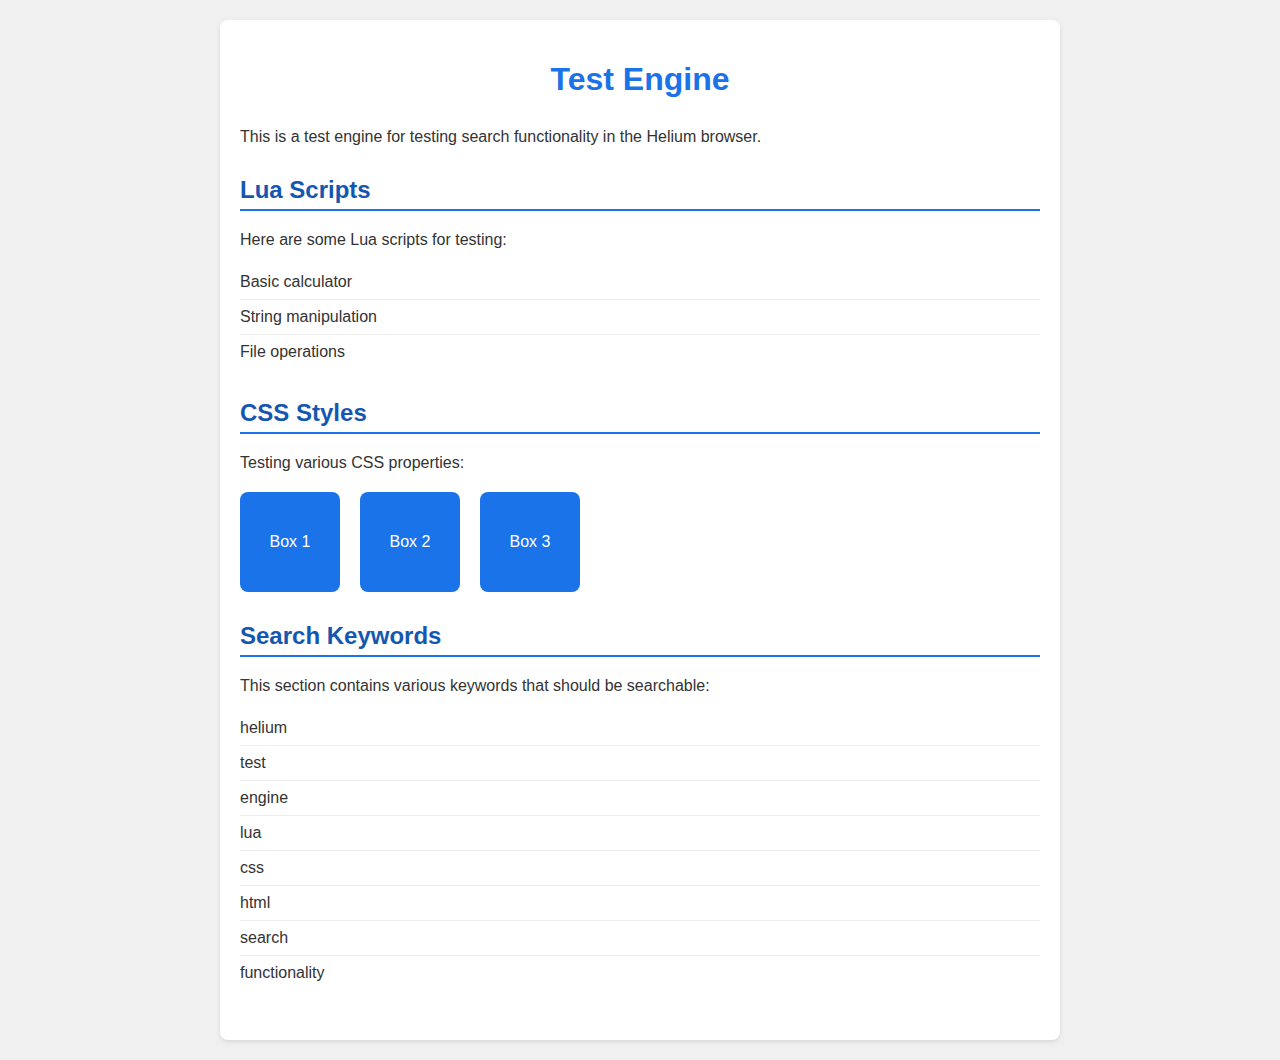
==== testEngine/index.html @ 332957fe "testEngine.he" ====
<!DOCTYPE html>
<html>
<head>
    <title>Test Engine</title>
    <link rel="stylesheet" href="index.css">
</head>
<body>
    <div class="container">
        <h1>Test Engine</h1>
        <p>This is a test engine for testing search functionality in the Helium browser.</p>
        
        <div class="test-section">
            <h2>Lua Scripts</h2>
            <p>Here are some Lua scripts for testing:</p>
            <ul>
                <li>Basic calculator</li>
                <li>String manipulation</li>
                <li>File operations</li>
            </ul>
        </div>

        <div class="test-section">
            <h2>CSS Styles</h2>
            <p>Testing various CSS properties:</p>
            <div class="style-test">
                <div class="box">Box 1</div>
                <div class="box">Box 2</div>
                <div class="box">Box 3</div>
            </div>
        </div>

        <div class="test-section">
            <h2>Search Keywords</h2>
            <p>This section contains various keywords that should be searchable:</p>
            <ul>
                <li>helium</li>
                <li>test</li>
                <li>engine</li>
                <li>lua</li>
                <li>css</li>
                <li>html</li>
                <li>search</li>
                <li>functionality</li>
            </ul>
        </div>
    </div>
</body>
</html>
---- testEngine/index.css ----
body {
    font-family: Arial, sans-serif;
    margin: 0;
    padding: 20px;
    background-color: #f0f0f0;
    color: #333;
}

.container {
    max-width: 800px;
    margin: 0 auto;
    background-color: white;
    padding: 20px;
    border-radius: 8px;
    box-shadow: 0 2px 4px rgba(0,0,0,0.1);
}

h1 {
    color: #1a73e8;
    text-align: center;
    margin-bottom: 30px;
}

h2 {
    color: #1557b0;
    border-bottom: 2px solid #1a73e8;
    padding-bottom: 5px;
    margin-top: 30px;
}

.test-section {
    margin-bottom: 30px;
}

.style-test {
    display: flex;
    gap: 20px;
    margin-top: 20px;
}

.box {
    width: 100px;
    height: 100px;
    background-color: #1a73e8;
    color: white;
    display: flex;
    align-items: center;
    justify-content: center;
    border-radius: 8px;
    transition: transform 0.3s ease;
}

.box:hover {
    transform: scale(1.1);
}

ul {
    list-style-type: none;
    padding: 0;
}

li {
    padding: 8px 0;
    border-bottom: 1px solid #eee;
}

li:last-child {
    border-bottom: none;
}
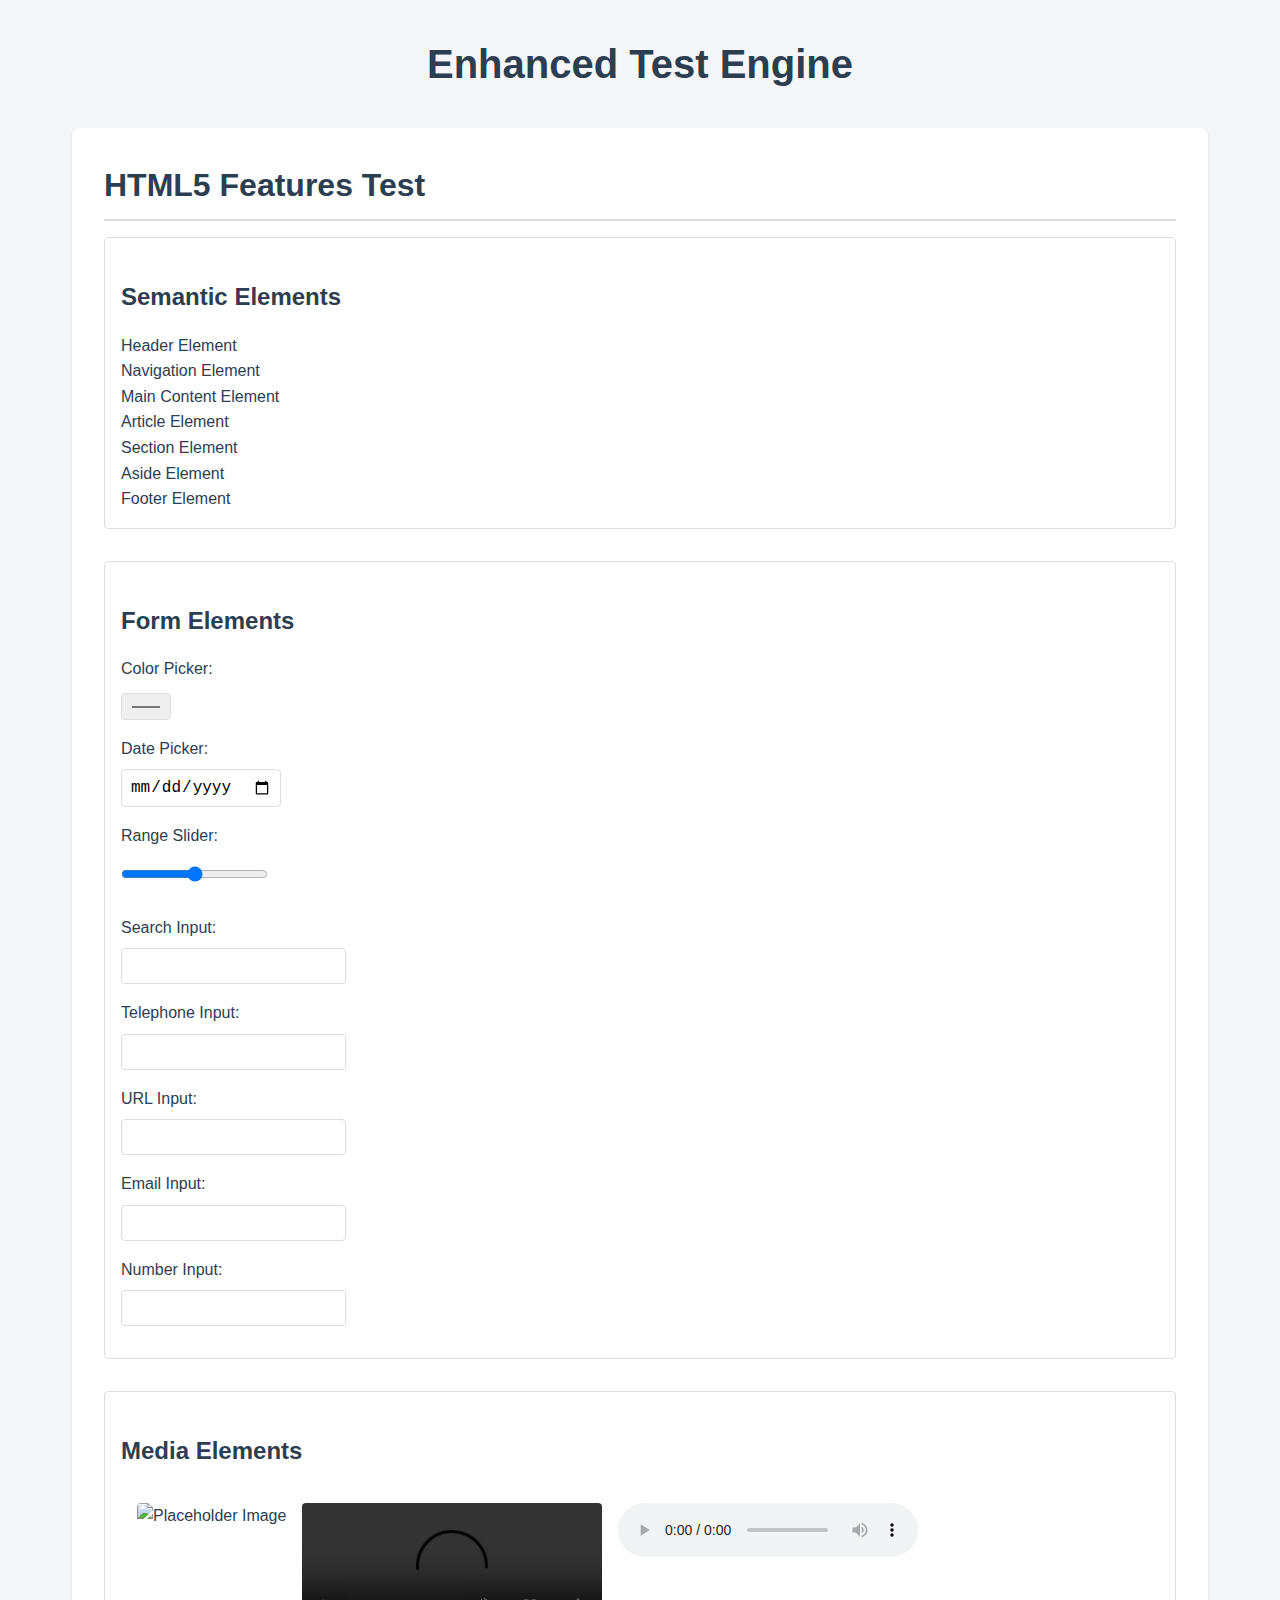
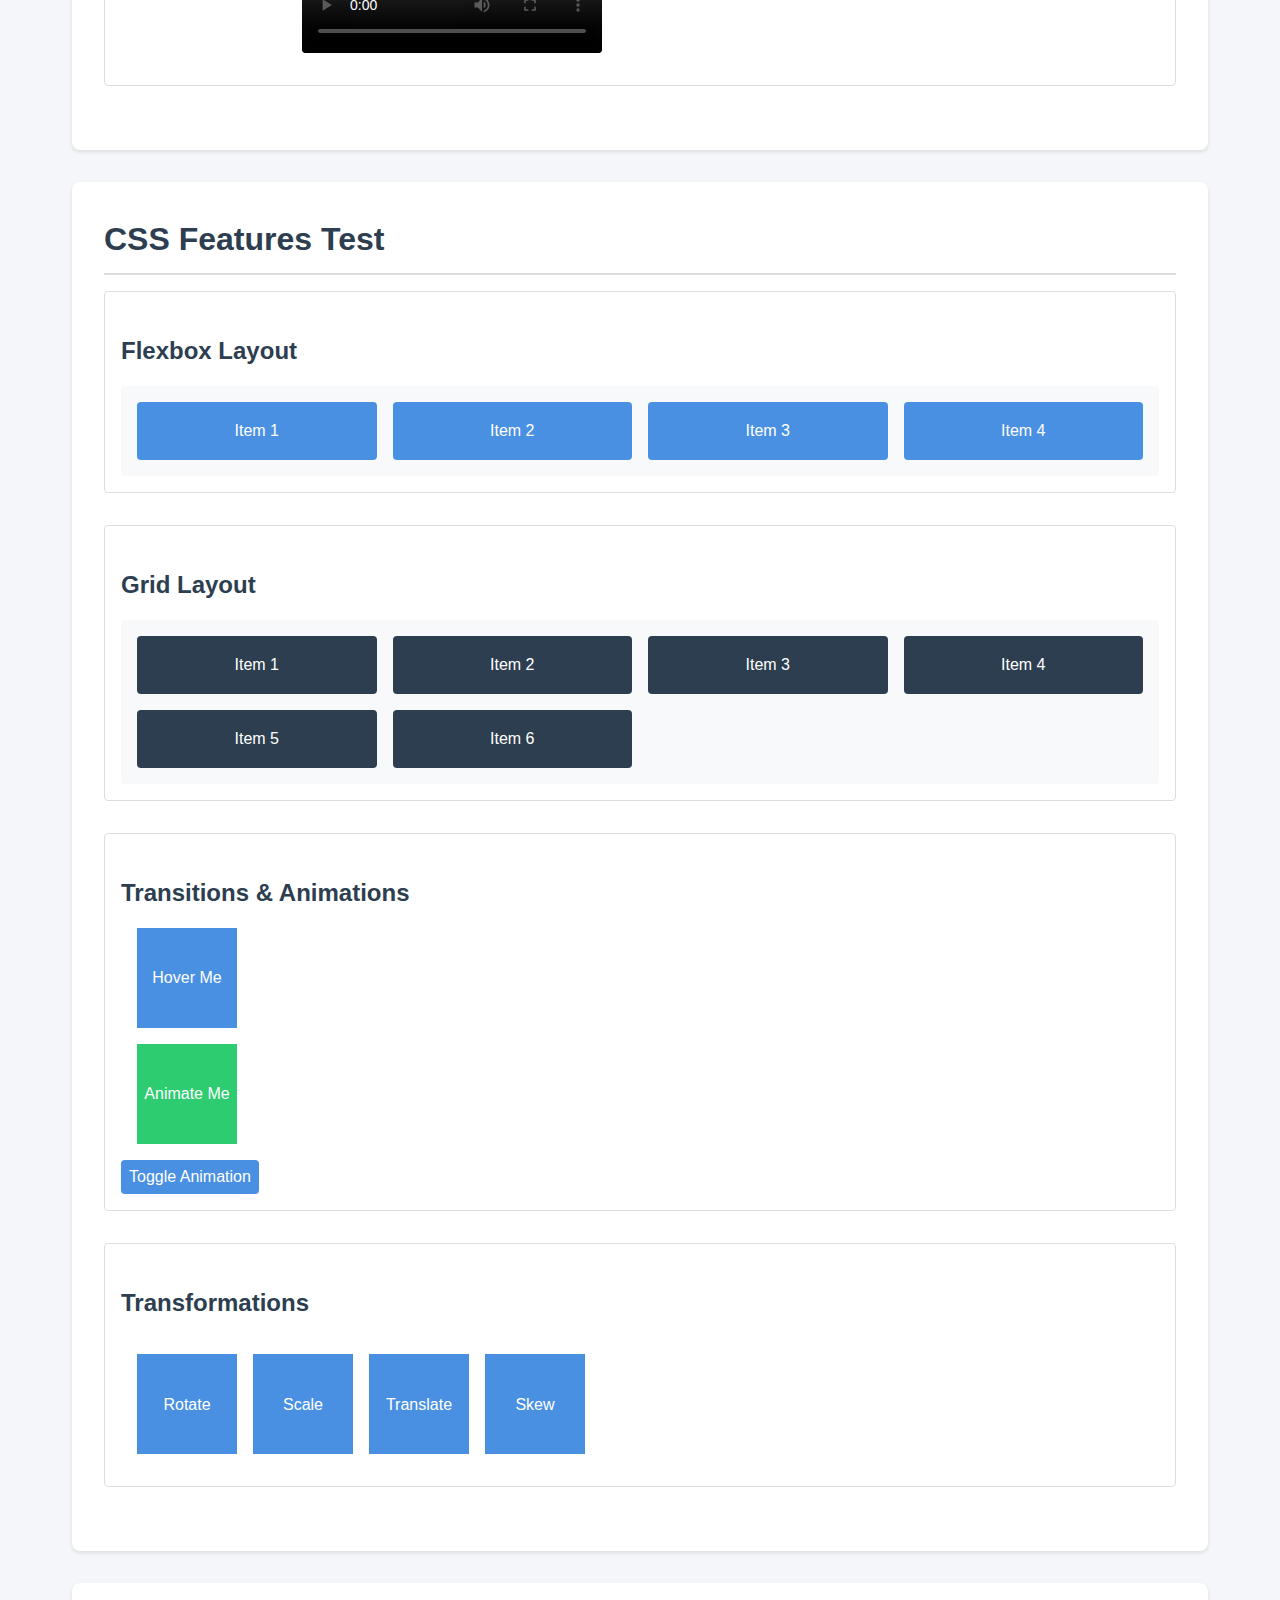
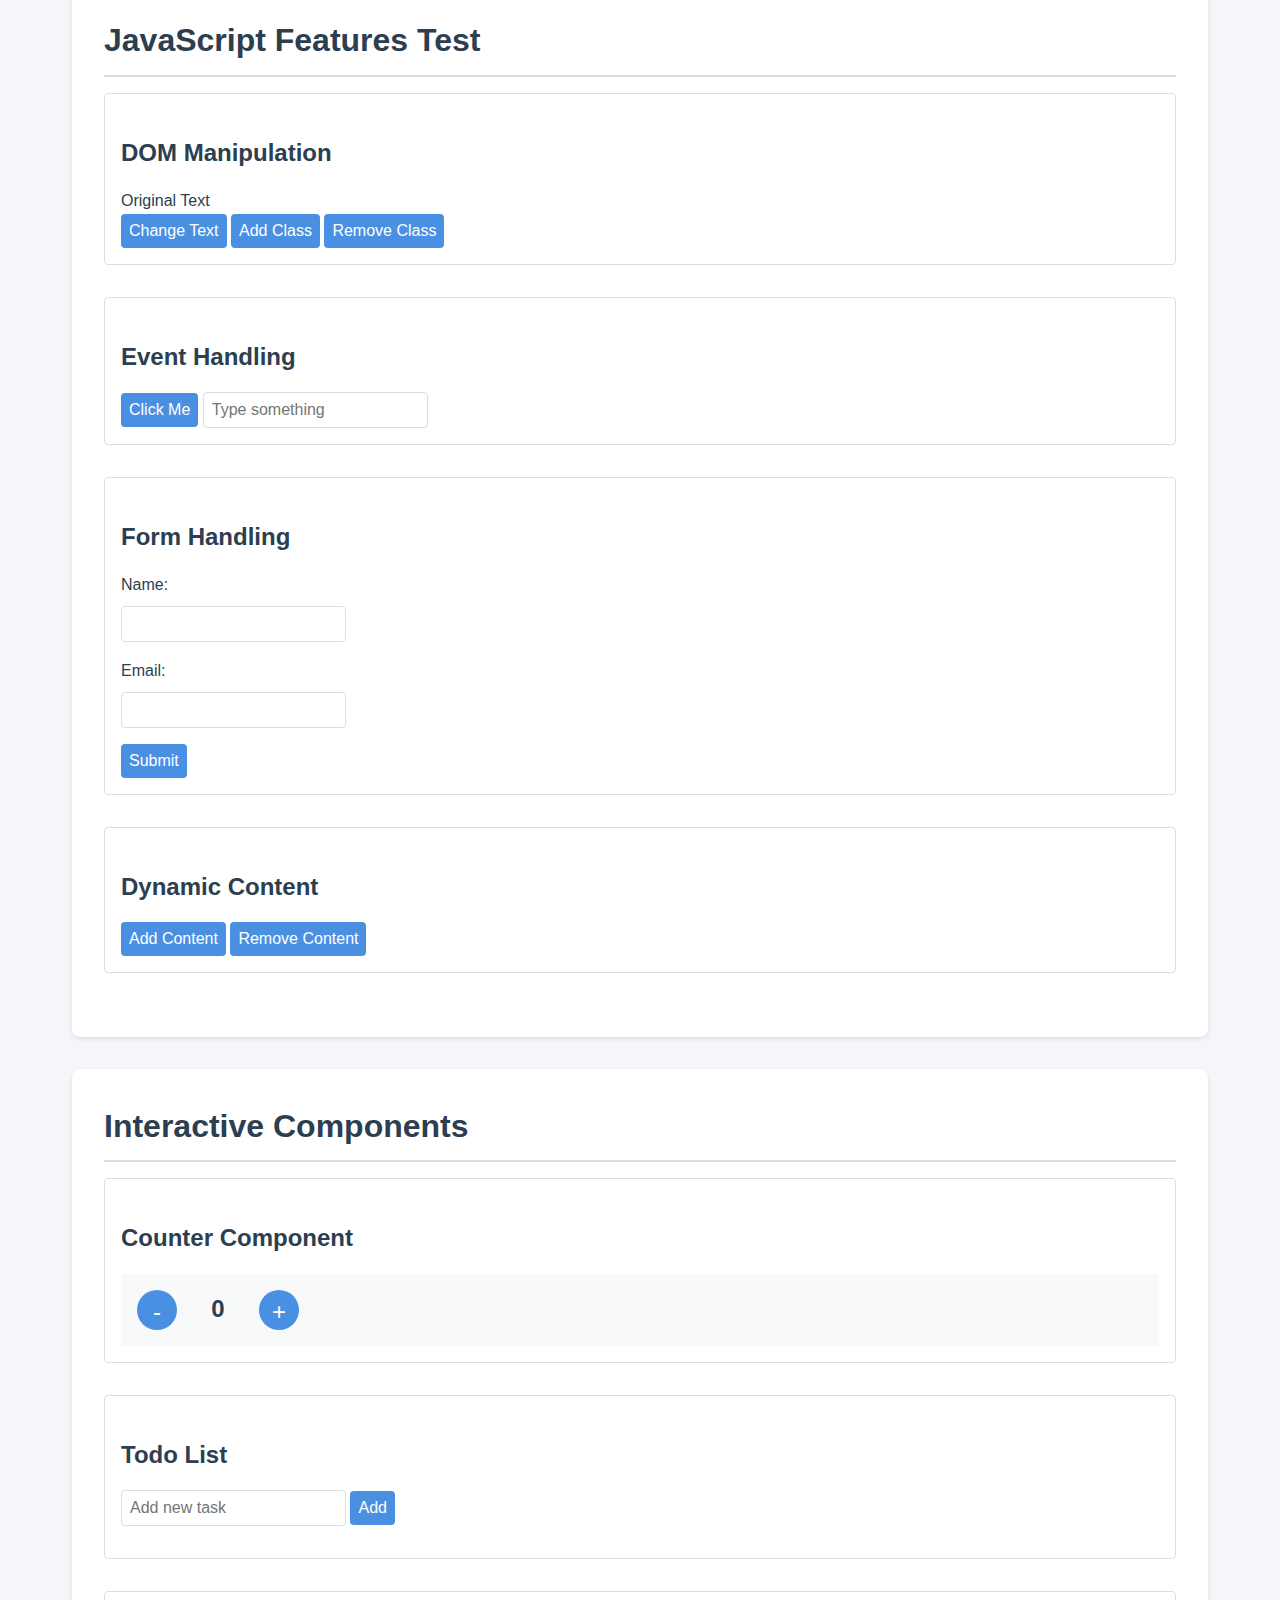
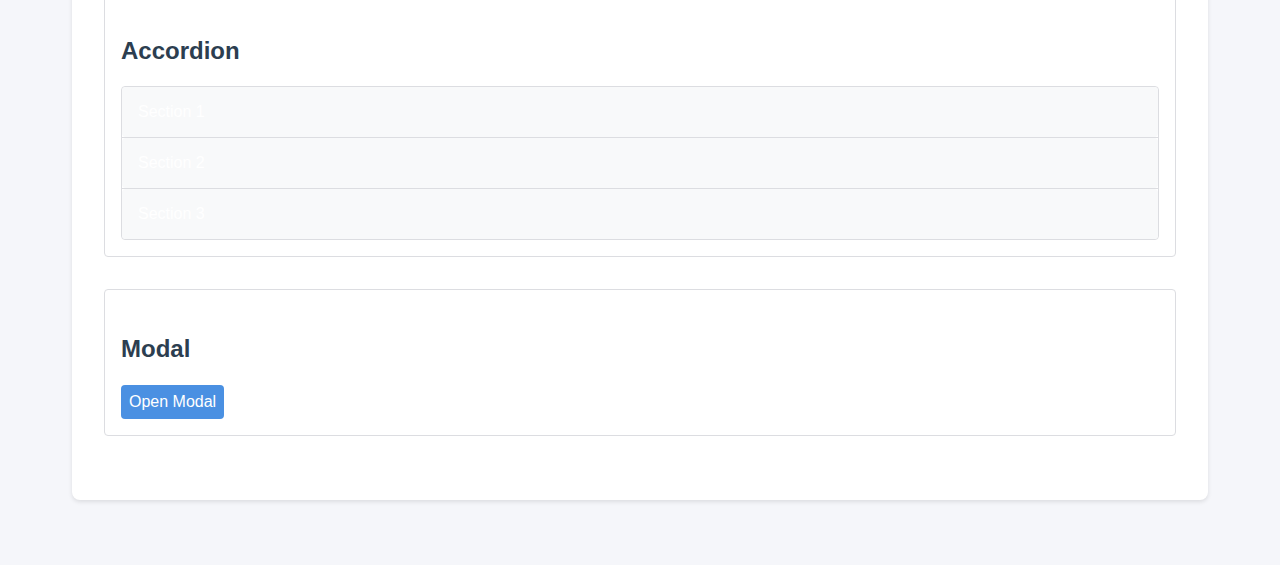
==== commit 9d5d23ea: "Add files via upload" ====
--- a/testEngine/index.html
+++ b/testEngine/index.html
@@ -1,48 +1,357 @@
 <!DOCTYPE html>
-<html>
+<html lang="en">
 <head>
-    <title>Test Engine</title>
+    <meta charset="UTF-8">
+    <meta name="viewport" content="width=device-width, initial-scale=1.0">
+    <title>Enhanced Test Engine</title>
     <link rel="stylesheet" href="index.css">
 </head>
 <body>
     <div class="container">
-        <h1>Test Engine</h1>
-        <p>This is a test engine for testing search functionality in the Helium browser.</p>
+        <h1>Enhanced Test Engine</h1>
         
-        <div class="test-section">
-            <h2>Lua Scripts</h2>
-            <p>Here are some Lua scripts for testing:</p>
-            <ul>
-                <li>Basic calculator</li>
-                <li>String manipulation</li>
-                <li>File operations</li>
-            </ul>
-        </div>
-
-        <div class="test-section">
-            <h2>CSS Styles</h2>
-            <p>Testing various CSS properties:</p>
-            <div class="style-test">
-                <div class="box">Box 1</div>
-                <div class="box">Box 2</div>
-                <div class="box">Box 3</div>
-            </div>
-        </div>
-
-        <div class="test-section">
-            <h2>Search Keywords</h2>
-            <p>This section contains various keywords that should be searchable:</p>
-            <ul>
-                <li>helium</li>
-                <li>test</li>
-                <li>engine</li>
-                <li>lua</li>
-                <li>css</li>
-                <li>html</li>
-                <li>search</li>
-                <li>functionality</li>
-            </ul>
-        </div>
+        <!-- HTML5 Features Test -->
+        <section class="test-section" id="html5-features">
+            <h2>HTML5 Features Test</h2>
+            
+            <div class="test-group">
+                <h3>Semantic Elements</h3>
+                <header>Header Element</header>
+                <nav>Navigation Element</nav>
+                <main>Main Content Element</main>
+                <article>Article Element</article>
+                <section>Section Element</section>
+                <aside>Aside Element</aside>
+                <footer>Footer Element</footer>
+            </div>
+
+            <div class="test-group">
+                <h3>Form Elements</h3>
+                <form id="html5-form">
+                    <div class="form-group">
+                        <label for="color">Color Picker:</label>
+                        <input type="color" id="color" name="color">
+                    </div>
+                    <div class="form-group">
+                        <label for="date">Date Picker:</label>
+                        <input type="date" id="date" name="date">
+                    </div>
+                    <div class="form-group">
+                        <label for="range">Range Slider:</label>
+                        <input type="range" id="range" name="range" min="0" max="100">
+                    </div>
+                    <div class="form-group">
+                        <label for="search">Search Input:</label>
+                        <input type="search" id="search" name="search">
+                    </div>
+                    <div class="form-group">
+                        <label for="tel">Telephone Input:</label>
+                        <input type="tel" id="tel" name="tel">
+                    </div>
+                    <div class="form-group">
+                        <label for="url">URL Input:</label>
+                        <input type="url" id="url" name="url">
+                    </div>
+                    <div class="form-group">
+                        <label for="email">Email Input:</label>
+                        <input type="email" id="email" name="email">
+                    </div>
+                    <div class="form-group">
+                        <label for="number">Number Input:</label>
+                        <input type="number" id="number" name="number">
+                    </div>
+                </form>
+            </div>
+
+            <div class="test-group">
+                <h3>Media Elements</h3>
+                <div class="media-container">
+                    <img src="https://via.placeholder.com/150" alt="Placeholder Image">
+                    <video controls>
+                        <source src="https://www.w3schools.com/html/mov_bbb.mp4" type="video/mp4">
+                        Your browser does not support the video tag.
+                    </video>
+                    <audio controls>
+                        <source src="https://www.w3schools.com/html/horse.ogg" type="audio/ogg">
+                        Your browser does not support the audio element.
+                    </audio>
+                </div>
+            </div>
+        </section>
+
+        <!-- CSS Features Test -->
+        <section class="test-section" id="css-features">
+            <h2>CSS Features Test</h2>
+            
+            <div class="test-group">
+                <h3>Flexbox Layout</h3>
+                <div class="flex-container">
+                    <div class="flex-item">Item 1</div>
+                    <div class="flex-item">Item 2</div>
+                    <div class="flex-item">Item 3</div>
+                    <div class="flex-item">Item 4</div>
+                </div>
+            </div>
+
+            <div class="test-group">
+                <h3>Grid Layout</h3>
+                <div class="grid-container">
+                    <div class="grid-item">Item 1</div>
+                    <div class="grid-item">Item 2</div>
+                    <div class="grid-item">Item 3</div>
+                    <div class="grid-item">Item 4</div>
+                    <div class="grid-item">Item 5</div>
+                    <div class="grid-item">Item 6</div>
+                </div>
+            </div>
+
+            <div class="test-group">
+                <h3>Transitions & Animations</h3>
+                <div class="animation-container">
+                    <div class="transition-box">Hover Me</div>
+                    <div class="animation-box">Animate Me</div>
+                    <button id="toggle-animation">Toggle Animation</button>
+                </div>
+            </div>
+
+            <div class="test-group">
+                <h3>Transformations</h3>
+                <div class="transform-container">
+                    <div class="transform-box rotate">Rotate</div>
+                    <div class="transform-box scale">Scale</div>
+                    <div class="transform-box translate">Translate</div>
+                    <div class="transform-box skew">Skew</div>
+                </div>
+            </div>
+        </section>
+
+        <!-- JavaScript Features Test -->
+        <section class="test-section" id="js-features">
+            <h2>JavaScript Features Test</h2>
+            
+            <div class="test-group">
+                <h3>DOM Manipulation</h3>
+                <div class="dom-test">
+                    <p id="dom-text">Original Text</p>
+                    <button id="change-text">Change Text</button>
+                    <button id="add-class">Add Class</button>
+                    <button id="remove-class">Remove Class</button>
+                </div>
+            </div>
+
+            <div class="test-group">
+                <h3>Event Handling</h3>
+                <div class="event-test">
+                    <button id="click-test">Click Me</button>
+                    <input type="text" id="input-test" placeholder="Type something">
+                    <div id="event-output"></div>
+                </div>
+            </div>
+
+            <div class="test-group">
+                <h3>Form Handling</h3>
+                <form id="js-form">
+                    <div class="form-group">
+                        <label for="js-name">Name:</label>
+                        <input type="text" id="js-name" name="name">
+                    </div>
+                    <div class="form-group">
+                        <label for="js-email">Email:</label>
+                        <input type="email" id="js-email" name="email">
+                    </div>
+                    <button type="submit">Submit</button>
+                </form>
+                <div id="form-output"></div>
+            </div>
+
+            <div class="test-group">
+                <h3>Dynamic Content</h3>
+                <div class="dynamic-content">
+                    <button id="add-content">Add Content</button>
+                    <button id="remove-content">Remove Content</button>
+                    <div id="content-container"></div>
+                </div>
+            </div>
+        </section>
+
+        <!-- Interactive Components -->
+        <section class="test-section" id="interactive-components">
+            <h2>Interactive Components</h2>
+            
+            <div class="test-group">
+                <h3>Counter Component</h3>
+                <div class="counter-container">
+                    <button class="decrement">-</button>
+                    <span class="count">0</span>
+                    <button class="increment">+</button>
+                </div>
+            </div>
+
+            <div class="test-group">
+                <h3>Todo List</h3>
+                <form id="todo-form">
+                    <input type="text" placeholder="Add new task">
+                    <button type="submit">Add</button>
+                </form>
+                <ul class="todo-list"></ul>
+            </div>
+
+            <div class="test-group">
+                <h3>Accordion</h3>
+                <div class="accordion">
+                    <div class="accordion-item">
+                        <button class="accordion-header">Section 1</button>
+                        <div class="accordion-content">Content for section 1</div>
+                    </div>
+                    <div class="accordion-item">
+                        <button class="accordion-header">Section 2</button>
+                        <div class="accordion-content">Content for section 2</div>
+                    </div>
+                    <div class="accordion-item">
+                        <button class="accordion-header">Section 3</button>
+                        <div class="accordion-content">Content for section 3</div>
+                    </div>
+                </div>
+            </div>
+
+            <div class="test-group">
+                <h3>Modal</h3>
+                <button id="open-modal">Open Modal</button>
+                <div class="modal" id="test-modal">
+                    <div class="modal-content">
+                        <span class="close-modal">&times;</span>
+                        <h2>Modal Title</h2>
+                        <p>This is a modal dialog box.</p>
+                    </div>
+                </div>
+            </div>
+        </section>
     </div>
+
+    <!-- JavaScript for all functionality -->
+    <script>
+        // Initialize when DOM is loaded
+        document.addEventListener('DOMContentLoaded', function() {
+            // DOM Manipulation Tests
+            const domText = document.getElementById('dom-text');
+            document.getElementById('change-text').addEventListener('click', () => {
+                domText.textContent = 'Text Changed!';
+            });
+            document.getElementById('add-class').addEventListener('click', () => {
+                domText.classList.add('highlight');
+            });
+            document.getElementById('remove-class').addEventListener('click', () => {
+                domText.classList.remove('highlight');
+            });
+
+            // Event Handling Tests
+            const eventOutput = document.getElementById('event-output');
+            document.getElementById('click-test').addEventListener('click', () => {
+                eventOutput.textContent = 'Button clicked!';
+            });
+            document.getElementById('input-test').addEventListener('input', (e) => {
+                eventOutput.textContent = `Typed: ${e.target.value}`;
+            });
+
+            // Form Handling
+            document.getElementById('js-form').addEventListener('submit', (e) => {
+                e.preventDefault();
+                const formData = new FormData(e.target);
+                const output = document.getElementById('form-output');
+                output.textContent = JSON.stringify(Object.fromEntries(formData), null, 2);
+            });
+
+            // Dynamic Content
+            const contentContainer = document.getElementById('content-container');
+            document.getElementById('add-content').addEventListener('click', () => {
+                const newElement = document.createElement('div');
+                newElement.className = 'dynamic-item';
+                newElement.textContent = 'New Content';
+                contentContainer.appendChild(newElement);
+            });
+            document.getElementById('remove-content').addEventListener('click', () => {
+                const lastChild = contentContainer.lastElementChild;
+                if (lastChild) {
+                    contentContainer.removeChild(lastChild);
+                }
+            });
+
+            // Counter Component
+            const countDisplay = document.querySelector('.count');
+            const incrementBtn = document.querySelector('.increment');
+            const decrementBtn = document.querySelector('.decrement');
+            let count = 0;
+            
+            incrementBtn.addEventListener('click', () => {
+                count++;
+                countDisplay.textContent = count;
+            });
+            
+            decrementBtn.addEventListener('click', () => {
+                if (count > 0) {
+                    count--;
+                    countDisplay.textContent = count;
+                }
+            });
+
+            // Todo List
+            const todoForm = document.getElementById('todo-form');
+            const todoList = document.querySelector('.todo-list');
+            
+            todoForm.addEventListener('submit', (e) => {
+                e.preventDefault();
+                const input = todoForm.querySelector('input');
+                const text = input.value.trim();
+                
+                if (text) {
+                    const li = document.createElement('li');
+                    li.innerHTML = `
+                        <span>${text}</span>
+                        <button class="delete-todo">Delete</button>
+                    `;
+                    todoList.appendChild(li);
+                    input.value = '';
+                    
+                    li.querySelector('.delete-todo').addEventListener('click', () => {
+                        li.remove();
+                    });
+                }
+            });
+
+            // Accordion
+            const accordionHeaders = document.querySelectorAll('.accordion-header');
+            accordionHeaders.forEach(header => {
+                header.addEventListener('click', () => {
+                    const content = header.nextElementSibling;
+                    content.style.display = content.style.display === 'block' ? 'none' : 'block';
+                });
+            });
+
+            // Modal
+            const modal = document.getElementById('test-modal');
+            const openModalBtn = document.getElementById('open-modal');
+            const closeModalBtn = document.querySelector('.close-modal');
+            
+            openModalBtn.addEventListener('click', () => {
+                modal.style.display = 'block';
+            });
+            
+            closeModalBtn.addEventListener('click', () => {
+                modal.style.display = 'none';
+            });
+            
+            window.addEventListener('click', (e) => {
+                if (e.target === modal) {
+                    modal.style.display = 'none';
+                }
+            });
+
+            // Animation Toggle
+            const animationBox = document.querySelector('.animation-box');
+            document.getElementById('toggle-animation').addEventListener('click', () => {
+                animationBox.classList.toggle('active');
+            });
+        });
+    </script>
 </body>
 </html> --- a/testEngine/index.css
+++ b/testEngine/index.css
@@ -1,69 +1,393 @@
+/* Base Styles */
+:root {
+    --primary-color: #4a90e2;
+    --secondary-color: #2c3e50;
+    --accent-color: #e74c3c;
+    --background-color: #f5f6fa;
+    --text-color: #2c3e50;
+    --border-color: #dcdde1;
+    --success-color: #2ecc71;
+    --warning-color: #f1c40f;
+    --error-color: #e74c3c;
+}
+
+* {
+    margin: 0;
+    padding: 0;
+    box-sizing: border-box;
+}
+
 body {
-    font-family: Arial, sans-serif;
-    margin: 0;
-    padding: 20px;
-    background-color: #f0f0f0;
-    color: #333;
+    font-family: 'Segoe UI', Tahoma, Geneva, Verdana, sans-serif;
+    line-height: 1.6;
+    color: var(--text-color);
+    background-color: var(--background-color);
 }
 
 .container {
-    max-width: 800px;
+    max-width: 1200px;
     margin: 0 auto;
-    background-color: white;
-    padding: 20px;
+    padding: 2rem;
+}
+
+h1, h2, h3 {
+    color: var(--secondary-color);
+    margin-bottom: 1rem;
+}
+
+h1 {
+    font-size: 2.5rem;
+    text-align: center;
+    margin-bottom: 2rem;
+}
+
+h2 {
+    font-size: 2rem;
+    border-bottom: 2px solid var(--border-color);
+    padding-bottom: 0.5rem;
+}
+
+h3 {
+    font-size: 1.5rem;
+    margin-top: 1.5rem;
+}
+
+/* Test Sections */
+.test-section {
+    background: white;
     border-radius: 8px;
-    box-shadow: 0 2px 4px rgba(0,0,0,0.1);
-}
-
-h1 {
-    color: #1a73e8;
+    padding: 2rem;
+    margin-bottom: 2rem;
+    box-shadow: 0 2px 4px rgba(0, 0, 0, 0.1);
+}
+
+.test-group {
+    margin-bottom: 2rem;
+    padding: 1rem;
+    border: 1px solid var(--border-color);
+    border-radius: 4px;
+}
+
+/* Form Styles */
+.form-group {
+    margin-bottom: 1rem;
+}
+
+label {
+    display: block;
+    margin-bottom: 0.5rem;
+    font-weight: 500;
+}
+
+input, button {
+    padding: 0.5rem;
+    border: 1px solid var(--border-color);
+    border-radius: 4px;
+    font-size: 1rem;
+}
+
+button {
+    background-color: var(--primary-color);
+    color: white;
+    border: none;
+    cursor: pointer;
+    transition: background-color 0.3s;
+}
+
+button:hover {
+    background-color: #357abd;
+}
+
+/* Flexbox Layout */
+.flex-container {
+    display: flex;
+    flex-wrap: wrap;
+    gap: 1rem;
+    padding: 1rem;
+    background-color: #f8f9fa;
+    border-radius: 4px;
+}
+
+.flex-item {
+    flex: 1 1 200px;
+    padding: 1rem;
+    background-color: var(--primary-color);
+    color: white;
     text-align: center;
-    margin-bottom: 30px;
-}
-
-h2 {
-    color: #1557b0;
-    border-bottom: 2px solid #1a73e8;
-    padding-bottom: 5px;
-    margin-top: 30px;
-}
-
-.test-section {
-    margin-bottom: 30px;
-}
-
-.style-test {
-    display: flex;
-    gap: 20px;
-    margin-top: 20px;
-}
-
-.box {
+    border-radius: 4px;
+    transition: transform 0.3s;
+}
+
+.flex-item:hover {
+    transform: scale(1.05);
+}
+
+/* Grid Layout */
+.grid-container {
+    display: grid;
+    grid-template-columns: repeat(auto-fit, minmax(200px, 1fr));
+    gap: 1rem;
+    padding: 1rem;
+    background-color: #f8f9fa;
+    border-radius: 4px;
+}
+
+.grid-item {
+    padding: 1rem;
+    background-color: var(--secondary-color);
+    color: white;
+    text-align: center;
+    border-radius: 4px;
+    transition: transform 0.3s;
+}
+
+.grid-item:hover {
+    transform: translateY(-5px);
+}
+
+/* Animations and Transitions */
+.transition-box {
     width: 100px;
     height: 100px;
-    background-color: #1a73e8;
+    background-color: var(--primary-color);
     color: white;
     display: flex;
     align-items: center;
     justify-content: center;
+    transition: all 0.3s ease;
+    margin: 1rem;
+}
+
+.transition-box:hover {
+    background-color: var(--accent-color);
+    transform: rotate(45deg);
+}
+
+.animation-box {
+    width: 100px;
+    height: 100px;
+    background-color: var(--success-color);
+    color: white;
+    display: flex;
+    align-items: center;
+    justify-content: center;
+    margin: 1rem;
+}
+
+.animation-box.active {
+    animation: pulse 1s infinite;
+}
+
+@keyframes pulse {
+    0% { transform: scale(1); }
+    50% { transform: scale(1.1); }
+    100% { transform: scale(1); }
+}
+
+/* Transformations */
+.transform-container {
+    display: flex;
+    flex-wrap: wrap;
+    gap: 1rem;
+    padding: 1rem;
+}
+
+.transform-box {
+    width: 100px;
+    height: 100px;
+    background-color: var(--primary-color);
+    color: white;
+    display: flex;
+    align-items: center;
+    justify-content: center;
+    transition: transform 0.3s;
+}
+
+.rotate:hover {
+    transform: rotate(45deg);
+}
+
+.scale:hover {
+    transform: scale(1.2);
+}
+
+.translate:hover {
+    transform: translate(10px, 10px);
+}
+
+.skew:hover {
+    transform: skew(20deg);
+}
+
+/* Media Elements */
+.media-container {
+    display: flex;
+    flex-wrap: wrap;
+    gap: 1rem;
+    padding: 1rem;
+}
+
+.media-container img,
+.media-container video,
+.media-container audio {
+    max-width: 100%;
+    border-radius: 4px;
+}
+
+/* Interactive Components */
+.counter-container {
+    display: flex;
+    align-items: center;
+    gap: 1rem;
+    padding: 1rem;
+    background-color: #f8f9fa;
+    border-radius: 4px;
+}
+
+.counter-container button {
+    width: 40px;
+    height: 40px;
+    border-radius: 50%;
+    font-size: 1.5rem;
+}
+
+.count {
+    font-size: 1.5rem;
+    font-weight: bold;
+    min-width: 50px;
+    text-align: center;
+}
+
+/* Todo List */
+.todo-list {
+    list-style: none;
+    margin-top: 1rem;
+}
+
+.todo-list li {
+    display: flex;
+    justify-content: space-between;
+    align-items: center;
+    padding: 0.5rem;
+    background-color: #f8f9fa;
+    margin-bottom: 0.5rem;
+    border-radius: 4px;
+}
+
+.delete-todo {
+    background-color: var(--error-color);
+    padding: 0.25rem 0.5rem;
+    font-size: 0.8rem;
+}
+
+/* Accordion */
+.accordion {
+    border: 1px solid var(--border-color);
+    border-radius: 4px;
+}
+
+.accordion-item {
+    border-bottom: 1px solid var(--border-color);
+}
+
+.accordion-item:last-child {
+    border-bottom: none;
+}
+
+.accordion-header {
+    width: 100%;
+    padding: 1rem;
+    text-align: left;
+    background-color: #f8f9fa;
+    border: none;
+    cursor: pointer;
+    transition: background-color 0.3s;
+}
+
+.accordion-header:hover {
+    background-color: #e9ecef;
+}
+
+.accordion-content {
+    padding: 1rem;
+    display: none;
+    background-color: white;
+}
+
+/* Modal */
+.modal {
+    display: none;
+    position: fixed;
+    top: 0;
+    left: 0;
+    width: 100%;
+    height: 100%;
+    background-color: rgba(0, 0, 0, 0.5);
+    z-index: 1000;
+}
+
+.modal-content {
+    position: relative;
+    background-color: white;
+    margin: 15% auto;
+    padding: 2rem;
+    width: 80%;
+    max-width: 600px;
     border-radius: 8px;
-    transition: transform 0.3s ease;
-}
-
-.box:hover {
-    transform: scale(1.1);
-}
-
-ul {
-    list-style-type: none;
-    padding: 0;
-}
-
-li {
-    padding: 8px 0;
-    border-bottom: 1px solid #eee;
-}
-
-li:last-child {
-    border-bottom: none;
+    box-shadow: 0 4px 6px rgba(0, 0, 0, 0.1);
+}
+
+.close-modal {
+    position: absolute;
+    right: 1rem;
+    top: 1rem;
+    font-size: 1.5rem;
+    cursor: pointer;
+    background: none;
+    border: none;
+    color: var(--text-color);
+}
+
+/* Responsive Design */
+@media (max-width: 768px) {
+    .container {
+        padding: 1rem;
+    }
+
+    h1 {
+        font-size: 2rem;
+    }
+
+    h2 {
+        font-size: 1.5rem;
+    }
+
+    .test-section {
+        padding: 1rem;
+    }
+
+    .flex-container,
+    .grid-container {
+        grid-template-columns: 1fr;
+    }
+}
+
+/* Utility Classes */
+.highlight {
+    background-color: var(--warning-color);
+    padding: 0.2rem 0.5rem;
+    border-radius: 4px;
+}
+
+.dynamic-item {
+    padding: 0.5rem;
+    margin: 0.5rem 0;
+    background-color: #f8f9fa;
+    border-radius: 4px;
+    animation: fadeIn 0.3s ease-in;
+}
+
+@keyframes fadeIn {
+    from { opacity: 0; }
+    to { opacity: 1; }
 } 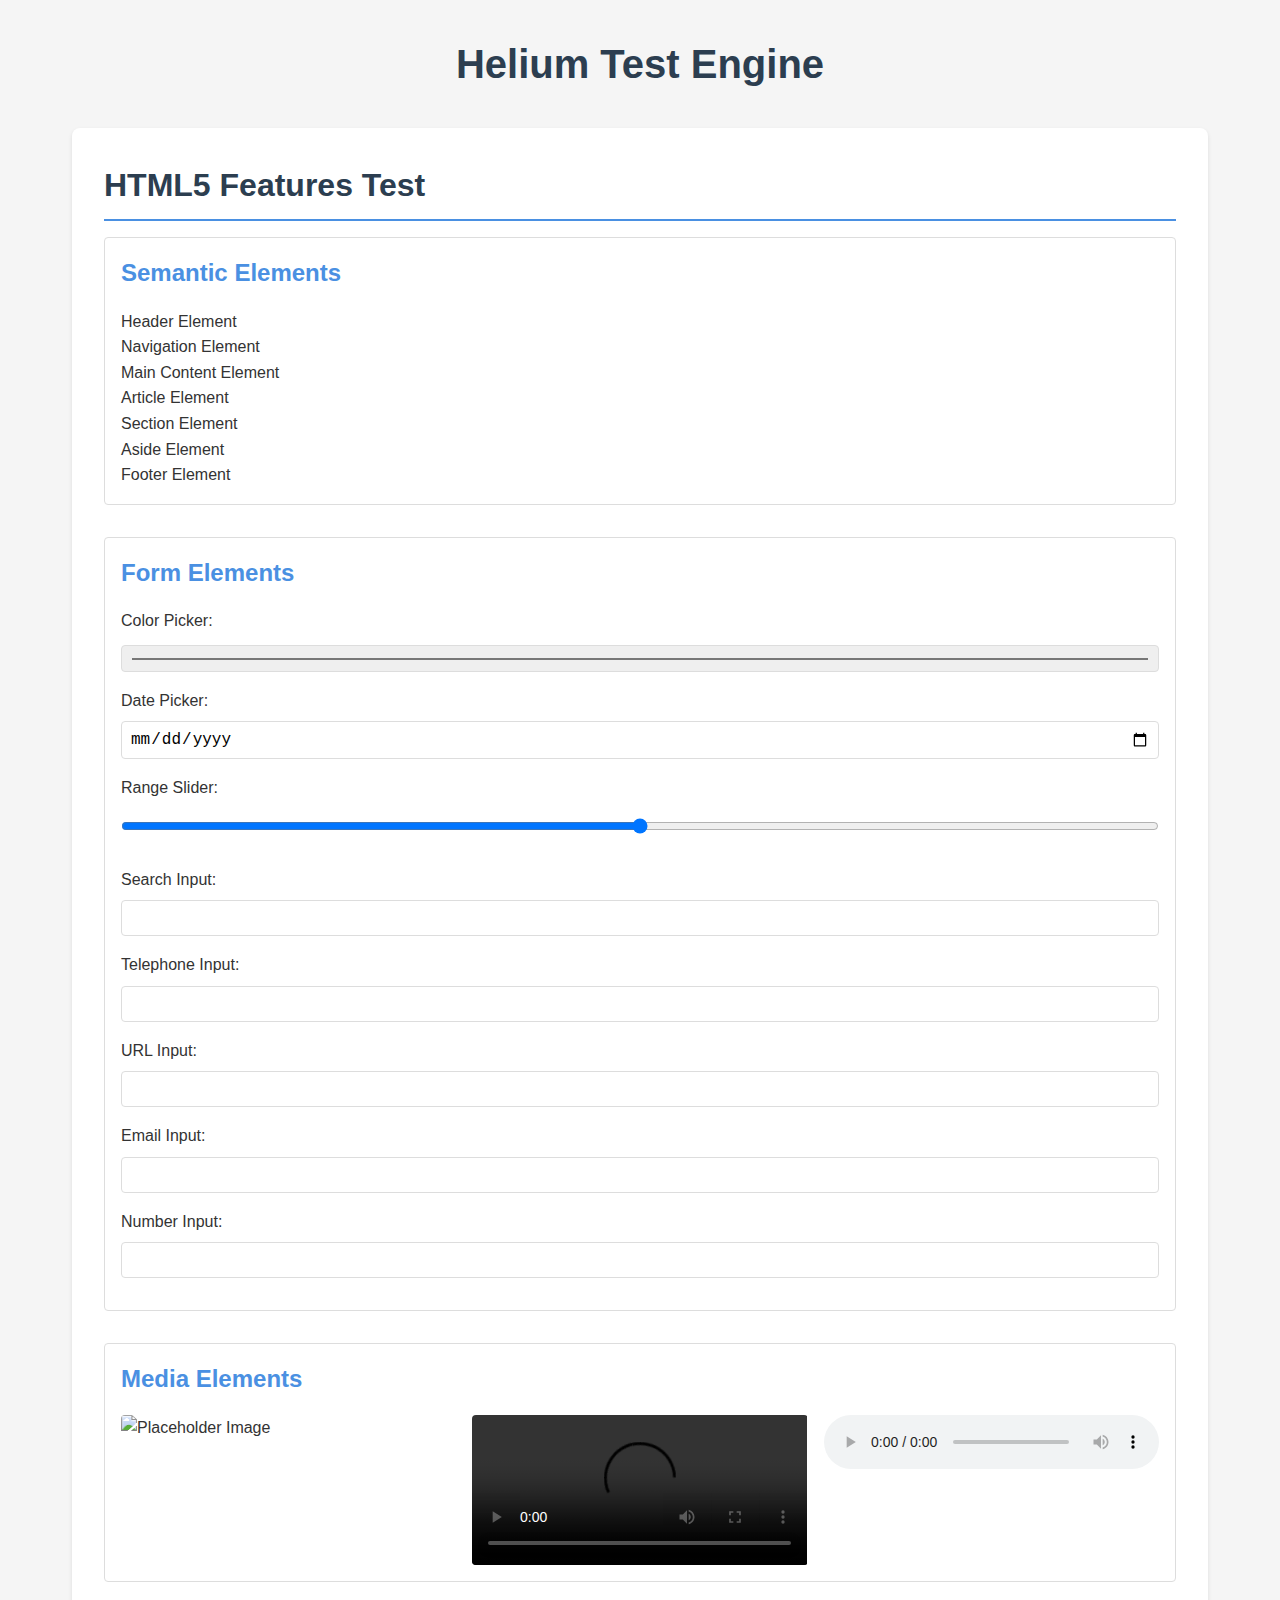
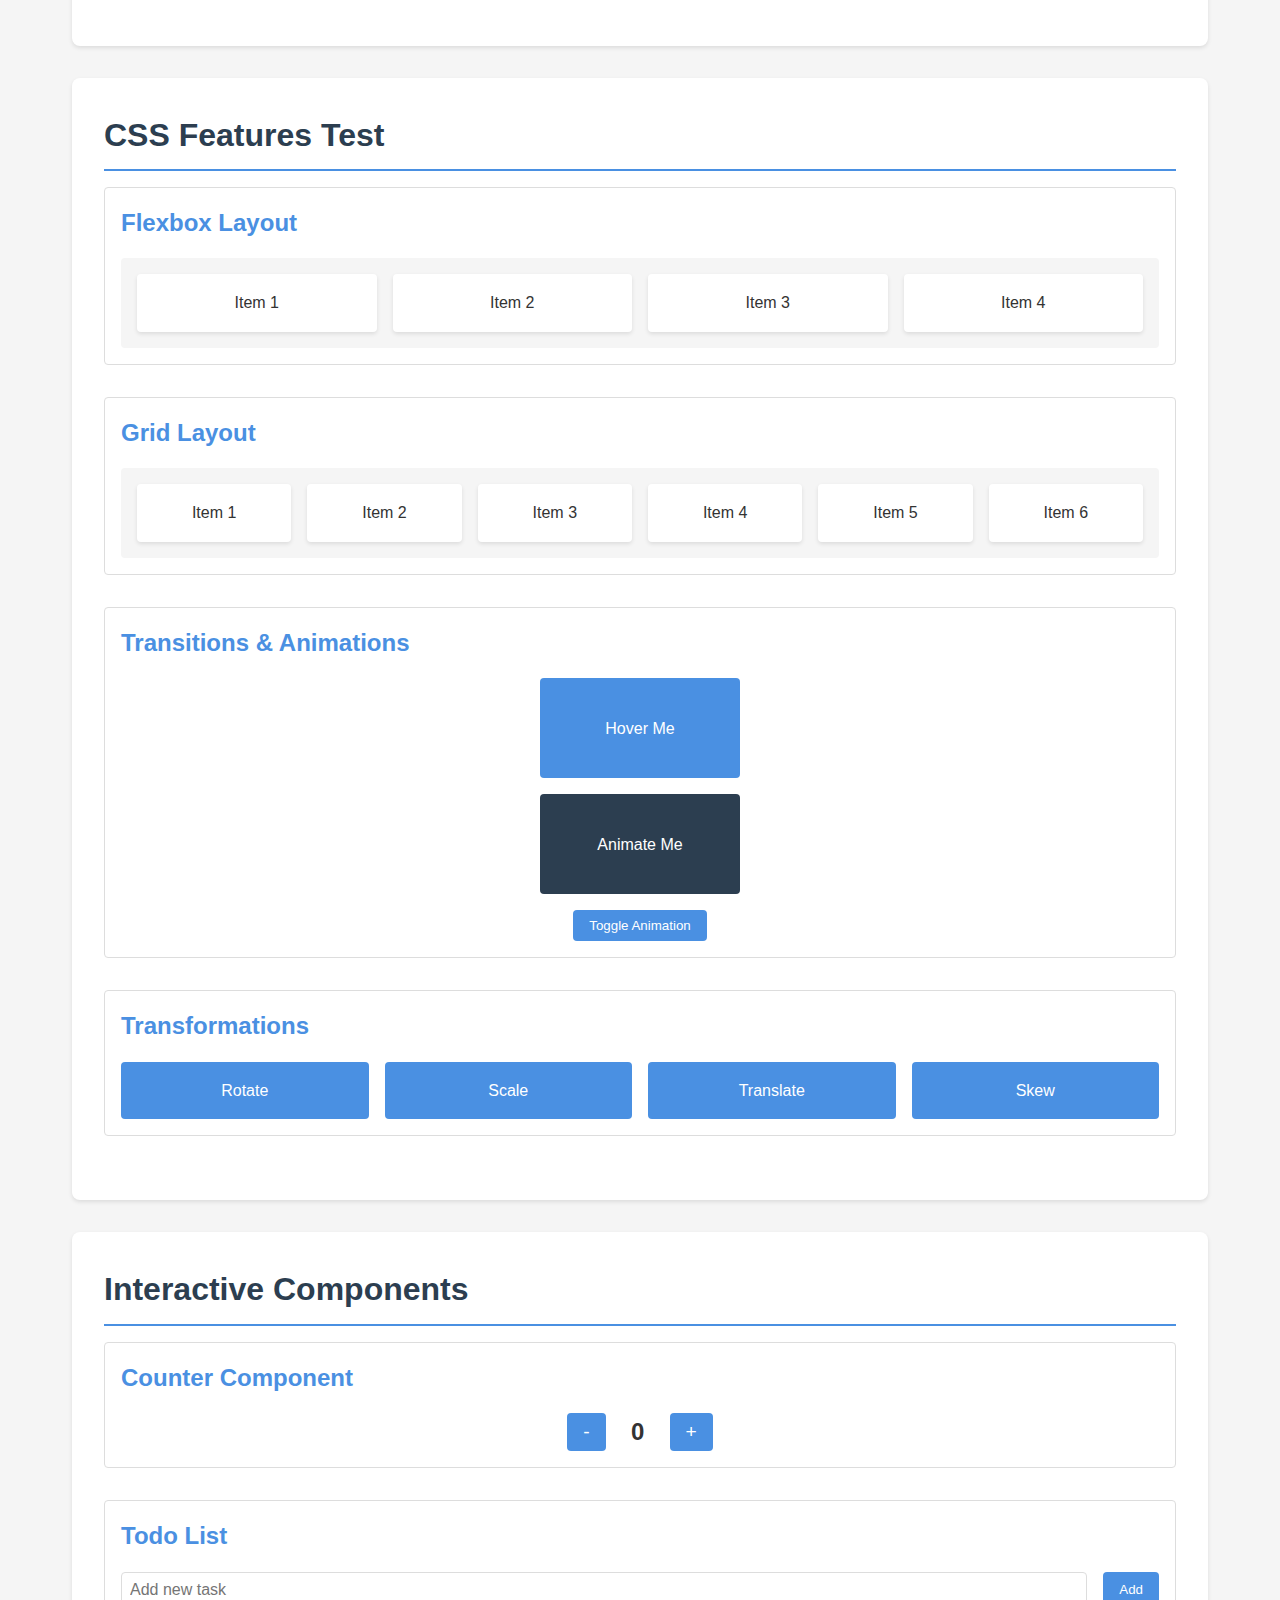
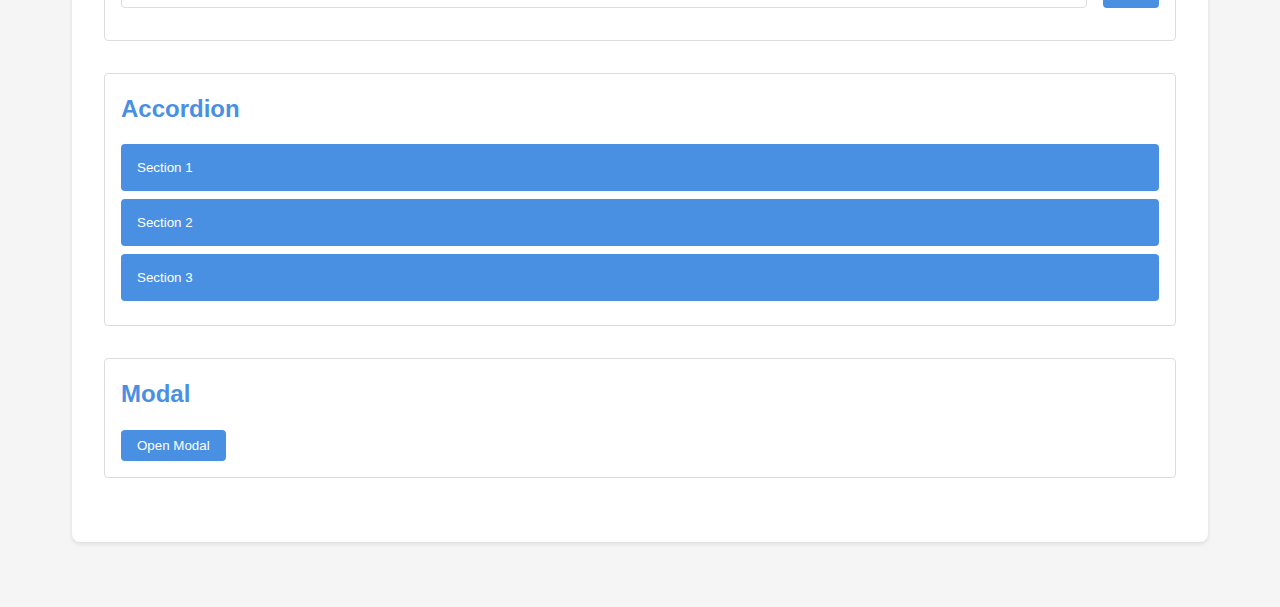
==== commit adf01f65: "Add files via upload" ====
--- a/testEngine/index.html
+++ b/testEngine/index.html
@@ -3,12 +3,12 @@
 <head>
     <meta charset="UTF-8">
     <meta name="viewport" content="width=device-width, initial-scale=1.0">
-    <title>Enhanced Test Engine</title>
+    <title>Helium Test Engine</title>
     <link rel="stylesheet" href="index.css">
 </head>
 <body>
     <div class="container">
-        <h1>Enhanced Test Engine</h1>
+        <h1>Helium Test Engine</h1>
         
         <!-- HTML5 Features Test -->
         <section class="test-section" id="html5-features">
@@ -125,55 +125,6 @@
             </div>
         </section>
 
-        <!-- JavaScript Features Test -->
-        <section class="test-section" id="js-features">
-            <h2>JavaScript Features Test</h2>
-            
-            <div class="test-group">
-                <h3>DOM Manipulation</h3>
-                <div class="dom-test">
-                    <p id="dom-text">Original Text</p>
-                    <button id="change-text">Change Text</button>
-                    <button id="add-class">Add Class</button>
-                    <button id="remove-class">Remove Class</button>
-                </div>
-            </div>
-
-            <div class="test-group">
-                <h3>Event Handling</h3>
-                <div class="event-test">
-                    <button id="click-test">Click Me</button>
-                    <input type="text" id="input-test" placeholder="Type something">
-                    <div id="event-output"></div>
-                </div>
-            </div>
-
-            <div class="test-group">
-                <h3>Form Handling</h3>
-                <form id="js-form">
-                    <div class="form-group">
-                        <label for="js-name">Name:</label>
-                        <input type="text" id="js-name" name="name">
-                    </div>
-                    <div class="form-group">
-                        <label for="js-email">Email:</label>
-                        <input type="email" id="js-email" name="email">
-                    </div>
-                    <button type="submit">Submit</button>
-                </form>
-                <div id="form-output"></div>
-            </div>
-
-            <div class="test-group">
-                <h3>Dynamic Content</h3>
-                <div class="dynamic-content">
-                    <button id="add-content">Add Content</button>
-                    <button id="remove-content">Remove Content</button>
-                    <div id="content-container"></div>
-                </div>
-            </div>
-        </section>
-
         <!-- Interactive Components -->
         <section class="test-section" id="interactive-components">
             <h2>Interactive Components</h2>
@@ -228,130 +179,6 @@
         </section>
     </div>
 
-    <!-- JavaScript for all functionality -->
-    <script>
-        // Initialize when DOM is loaded
-        document.addEventListener('DOMContentLoaded', function() {
-            // DOM Manipulation Tests
-            const domText = document.getElementById('dom-text');
-            document.getElementById('change-text').addEventListener('click', () => {
-                domText.textContent = 'Text Changed!';
-            });
-            document.getElementById('add-class').addEventListener('click', () => {
-                domText.classList.add('highlight');
-            });
-            document.getElementById('remove-class').addEventListener('click', () => {
-                domText.classList.remove('highlight');
-            });
-
-            // Event Handling Tests
-            const eventOutput = document.getElementById('event-output');
-            document.getElementById('click-test').addEventListener('click', () => {
-                eventOutput.textContent = 'Button clicked!';
-            });
-            document.getElementById('input-test').addEventListener('input', (e) => {
-                eventOutput.textContent = `Typed: ${e.target.value}`;
-            });
-
-            // Form Handling
-            document.getElementById('js-form').addEventListener('submit', (e) => {
-                e.preventDefault();
-                const formData = new FormData(e.target);
-                const output = document.getElementById('form-output');
-                output.textContent = JSON.stringify(Object.fromEntries(formData), null, 2);
-            });
-
-            // Dynamic Content
-            const contentContainer = document.getElementById('content-container');
-            document.getElementById('add-content').addEventListener('click', () => {
-                const newElement = document.createElement('div');
-                newElement.className = 'dynamic-item';
-                newElement.textContent = 'New Content';
-                contentContainer.appendChild(newElement);
-            });
-            document.getElementById('remove-content').addEventListener('click', () => {
-                const lastChild = contentContainer.lastElementChild;
-                if (lastChild) {
-                    contentContainer.removeChild(lastChild);
-                }
-            });
-
-            // Counter Component
-            const countDisplay = document.querySelector('.count');
-            const incrementBtn = document.querySelector('.increment');
-            const decrementBtn = document.querySelector('.decrement');
-            let count = 0;
-            
-            incrementBtn.addEventListener('click', () => {
-                count++;
-                countDisplay.textContent = count;
-            });
-            
-            decrementBtn.addEventListener('click', () => {
-                if (count > 0) {
-                    count--;
-                    countDisplay.textContent = count;
-                }
-            });
-
-            // Todo List
-            const todoForm = document.getElementById('todo-form');
-            const todoList = document.querySelector('.todo-list');
-            
-            todoForm.addEventListener('submit', (e) => {
-                e.preventDefault();
-                const input = todoForm.querySelector('input');
-                const text = input.value.trim();
-                
-                if (text) {
-                    const li = document.createElement('li');
-                    li.innerHTML = `
-                        <span>${text}</span>
-                        <button class="delete-todo">Delete</button>
-                    `;
-                    todoList.appendChild(li);
-                    input.value = '';
-                    
-                    li.querySelector('.delete-todo').addEventListener('click', () => {
-                        li.remove();
-                    });
-                }
-            });
-
-            // Accordion
-            const accordionHeaders = document.querySelectorAll('.accordion-header');
-            accordionHeaders.forEach(header => {
-                header.addEventListener('click', () => {
-                    const content = header.nextElementSibling;
-                    content.style.display = content.style.display === 'block' ? 'none' : 'block';
-                });
-            });
-
-            // Modal
-            const modal = document.getElementById('test-modal');
-            const openModalBtn = document.getElementById('open-modal');
-            const closeModalBtn = document.querySelector('.close-modal');
-            
-            openModalBtn.addEventListener('click', () => {
-                modal.style.display = 'block';
-            });
-            
-            closeModalBtn.addEventListener('click', () => {
-                modal.style.display = 'none';
-            });
-            
-            window.addEventListener('click', (e) => {
-                if (e.target === modal) {
-                    modal.style.display = 'none';
-                }
-            });
-
-            // Animation Toggle
-            const animationBox = document.querySelector('.animation-box');
-            document.getElementById('toggle-animation').addEventListener('click', () => {
-                animationBox.classList.toggle('active');
-            });
-        });
-    </script>
+    <script src="test.js"></script>
 </body>
 </html> --- a/testEngine/index.css
+++ b/testEngine/index.css
@@ -3,9 +3,9 @@
     --primary-color: #4a90e2;
     --secondary-color: #2c3e50;
     --accent-color: #e74c3c;
-    --background-color: #f5f6fa;
-    --text-color: #2c3e50;
-    --border-color: #dcdde1;
+    --text-color: #333;
+    --light-gray: #f5f5f5;
+    --border-color: #ddd;
     --success-color: #2ecc71;
     --warning-color: #f1c40f;
     --error-color: #e74c3c;
@@ -21,7 +21,7 @@
     font-family: 'Segoe UI', Tahoma, Geneva, Verdana, sans-serif;
     line-height: 1.6;
     color: var(--text-color);
-    background-color: var(--background-color);
+    background-color: var(--light-gray);
 }
 
 .container {
@@ -43,13 +43,13 @@
 
 h2 {
     font-size: 2rem;
-    border-bottom: 2px solid var(--border-color);
+    border-bottom: 2px solid var(--primary-color);
     padding-bottom: 0.5rem;
 }
 
 h3 {
     font-size: 1.5rem;
-    margin-top: 1.5rem;
+    color: var(--primary-color);
 }
 
 /* Test Sections */
@@ -58,7 +58,7 @@
     border-radius: 8px;
     padding: 2rem;
     margin-bottom: 2rem;
-    box-shadow: 0 2px 4px rgba(0, 0, 0, 0.1);
+    box-shadow: 0 2px 4px rgba(0,0,0,0.1);
 }
 
 .test-group {
@@ -66,6 +66,20 @@
     padding: 1rem;
     border: 1px solid var(--border-color);
     border-radius: 4px;
+}
+
+/* HTML5 Features */
+.semantic-elements {
+    display: grid;
+    grid-template-columns: repeat(auto-fit, minmax(200px, 1fr));
+    gap: 1rem;
+}
+
+.semantic-elements > * {
+    padding: 1rem;
+    background: var(--light-gray);
+    border-radius: 4px;
+    text-align: center;
 }
 
 /* Form Styles */
@@ -79,23 +93,31 @@
     font-weight: 500;
 }
 
-input, button {
+input {
+    width: 100%;
     padding: 0.5rem;
     border: 1px solid var(--border-color);
     border-radius: 4px;
     font-size: 1rem;
 }
 
-button {
-    background-color: var(--primary-color);
-    color: white;
-    border: none;
-    cursor: pointer;
-    transition: background-color 0.3s;
-}
-
-button:hover {
-    background-color: #357abd;
+/* Media Elements */
+.media-container {
+    display: grid;
+    grid-template-columns: repeat(auto-fit, minmax(200px, 1fr));
+    gap: 1rem;
+    margin-top: 1rem;
+}
+
+.media-container img {
+    max-width: 100%;
+    height: auto;
+    border-radius: 4px;
+}
+
+video, audio {
+    width: 100%;
+    border-radius: 4px;
 }
 
 /* Flexbox Layout */
@@ -104,78 +126,73 @@
     flex-wrap: wrap;
     gap: 1rem;
     padding: 1rem;
-    background-color: #f8f9fa;
+    background: var(--light-gray);
     border-radius: 4px;
 }
 
 .flex-item {
     flex: 1 1 200px;
     padding: 1rem;
-    background-color: var(--primary-color);
-    color: white;
-    text-align: center;
-    border-radius: 4px;
-    transition: transform 0.3s;
-}
-
-.flex-item:hover {
-    transform: scale(1.05);
+    background: white;
+    border-radius: 4px;
+    text-align: center;
+    box-shadow: 0 2px 4px rgba(0,0,0,0.1);
 }
 
 /* Grid Layout */
 .grid-container {
     display: grid;
-    grid-template-columns: repeat(auto-fit, minmax(200px, 1fr));
-    gap: 1rem;
-    padding: 1rem;
-    background-color: #f8f9fa;
+    grid-template-columns: repeat(auto-fit, minmax(150px, 1fr));
+    gap: 1rem;
+    padding: 1rem;
+    background: var(--light-gray);
     border-radius: 4px;
 }
 
 .grid-item {
     padding: 1rem;
-    background-color: var(--secondary-color);
-    color: white;
-    text-align: center;
-    border-radius: 4px;
-    transition: transform 0.3s;
-}
-
-.grid-item:hover {
-    transform: translateY(-5px);
-}
-
-/* Animations and Transitions */
+    background: white;
+    border-radius: 4px;
+    text-align: center;
+    box-shadow: 0 2px 4px rgba(0,0,0,0.1);
+}
+
+/* Animations */
+.animation-container {
+    display: flex;
+    flex-direction: column;
+    align-items: center;
+    gap: 1rem;
+}
+
 .transition-box {
-    width: 100px;
+    width: 200px;
     height: 100px;
-    background-color: var(--primary-color);
+    background: var(--primary-color);
     color: white;
     display: flex;
     align-items: center;
     justify-content: center;
+    border-radius: 4px;
     transition: all 0.3s ease;
-    margin: 1rem;
+    cursor: pointer;
 }
 
 .transition-box:hover {
-    background-color: var(--accent-color);
-    transform: rotate(45deg);
+    transform: scale(1.1);
+    background: var(--accent-color);
 }
 
 .animation-box {
-    width: 100px;
+    width: 200px;
     height: 100px;
-    background-color: var(--success-color);
+    background: var(--secondary-color);
     color: white;
     display: flex;
     align-items: center;
     justify-content: center;
-    margin: 1rem;
-}
-
-.animation-box.active {
-    animation: pulse 1s infinite;
+    border-radius: 4px;
+    animation: pulse 2s infinite;
 }
 
 @keyframes pulse {
@@ -186,132 +203,108 @@
 
 /* Transformations */
 .transform-container {
-    display: flex;
-    flex-wrap: wrap;
-    gap: 1rem;
-    padding: 1rem;
+    display: grid;
+    grid-template-columns: repeat(auto-fit, minmax(150px, 1fr));
+    gap: 1rem;
 }
 
 .transform-box {
-    width: 100px;
-    height: 100px;
-    background-color: var(--primary-color);
-    color: white;
-    display: flex;
-    align-items: center;
-    justify-content: center;
-    transition: transform 0.3s;
-}
-
-.rotate:hover {
-    transform: rotate(45deg);
-}
-
-.scale:hover {
-    transform: scale(1.2);
-}
-
-.translate:hover {
-    transform: translate(10px, 10px);
-}
-
-.skew:hover {
-    transform: skew(20deg);
-}
-
-/* Media Elements */
-.media-container {
-    display: flex;
-    flex-wrap: wrap;
-    gap: 1rem;
-    padding: 1rem;
-}
-
-.media-container img,
-.media-container video,
-.media-container audio {
-    max-width: 100%;
-    border-radius: 4px;
-}
+    padding: 1rem;
+    background: var(--primary-color);
+    color: white;
+    text-align: center;
+    border-radius: 4px;
+    transition: transform 0.3s ease;
+}
+
+.transform-box:hover {
+    transform: var(--transform);
+}
+
+.rotate { --transform: rotate(45deg); }
+.scale { --transform: scale(1.2); }
+.translate { --transform: translate(20px, 20px); }
+.skew { --transform: skew(20deg); }
 
 /* Interactive Components */
 .counter-container {
     display: flex;
     align-items: center;
-    gap: 1rem;
-    padding: 1rem;
-    background-color: #f8f9fa;
-    border-radius: 4px;
+    justify-content: center;
+    gap: 1rem;
 }
 
 .counter-container button {
-    width: 40px;
-    height: 40px;
-    border-radius: 50%;
-    font-size: 1.5rem;
+    padding: 0.5rem 1rem;
+    font-size: 1.2rem;
+    border: none;
+    background: var(--primary-color);
+    color: white;
+    border-radius: 4px;
+    cursor: pointer;
+}
+
+.counter-container button:hover {
+    background: var(--accent-color);
 }
 
 .count {
     font-size: 1.5rem;
     font-weight: bold;
-    min-width: 50px;
+    min-width: 2rem;
     text-align: center;
 }
 
 /* Todo List */
+#todo-form {
+    display: flex;
+    gap: 1rem;
+    margin-bottom: 1rem;
+}
+
+#todo-form input {
+    flex: 1;
+}
+
 .todo-list {
     list-style: none;
-    margin-top: 1rem;
 }
 
 .todo-list li {
     display: flex;
+    align-items: center;
     justify-content: space-between;
-    align-items: center;
     padding: 0.5rem;
-    background-color: #f8f9fa;
+    background: white;
+    border-radius: 4px;
     margin-bottom: 0.5rem;
-    border-radius: 4px;
-}
-
-.delete-todo {
-    background-color: var(--error-color);
-    padding: 0.25rem 0.5rem;
-    font-size: 0.8rem;
 }
 
 /* Accordion */
-.accordion {
-    border: 1px solid var(--border-color);
-    border-radius: 4px;
-}
-
 .accordion-item {
-    border-bottom: 1px solid var(--border-color);
-}
-
-.accordion-item:last-child {
-    border-bottom: none;
+    margin-bottom: 0.5rem;
 }
 
 .accordion-header {
     width: 100%;
     padding: 1rem;
+    background: var(--primary-color);
+    color: white;
+    border: none;
     text-align: left;
-    background-color: #f8f9fa;
-    border: none;
-    cursor: pointer;
-    transition: background-color 0.3s;
-}
-
-.accordion-header:hover {
-    background-color: #e9ecef;
+    cursor: pointer;
+    border-radius: 4px;
 }
 
 .accordion-content {
     padding: 1rem;
+    background: white;
+    border-radius: 4px;
     display: none;
-    background-color: white;
+}
+
+.accordion-content.active {
+    display: block;
 }
 
 /* Modal */
@@ -322,30 +315,41 @@
     left: 0;
     width: 100%;
     height: 100%;
-    background-color: rgba(0, 0, 0, 0.5);
+    background: rgba(0,0,0,0.5);
     z-index: 1000;
 }
 
 .modal-content {
     position: relative;
-    background-color: white;
+    background: white;
     margin: 15% auto;
     padding: 2rem;
     width: 80%;
     max-width: 600px;
     border-radius: 8px;
-    box-shadow: 0 4px 6px rgba(0, 0, 0, 0.1);
 }
 
 .close-modal {
     position: absolute;
+    top: 1rem;
     right: 1rem;
-    top: 1rem;
     font-size: 1.5rem;
     cursor: pointer;
-    background: none;
+}
+
+/* Buttons */
+button {
+    padding: 0.5rem 1rem;
+    background: var(--primary-color);
+    color: white;
     border: none;
-    color: var(--text-color);
+    border-radius: 4px;
+    cursor: pointer;
+    transition: background-color 0.3s ease;
+}
+
+button:hover {
+    background: var(--accent-color);
 }
 
 /* Responsive Design */
@@ -366,28 +370,7 @@
         padding: 1rem;
     }
 
-    .flex-container,
-    .grid-container {
+    .media-container {
         grid-template-columns: 1fr;
     }
-}
-
-/* Utility Classes */
-.highlight {
-    background-color: var(--warning-color);
-    padding: 0.2rem 0.5rem;
-    border-radius: 4px;
-}
-
-.dynamic-item {
-    padding: 0.5rem;
-    margin: 0.5rem 0;
-    background-color: #f8f9fa;
-    border-radius: 4px;
-    animation: fadeIn 0.3s ease-in;
-}
-
-@keyframes fadeIn {
-    from { opacity: 0; }
-    to { opacity: 1; }
 } 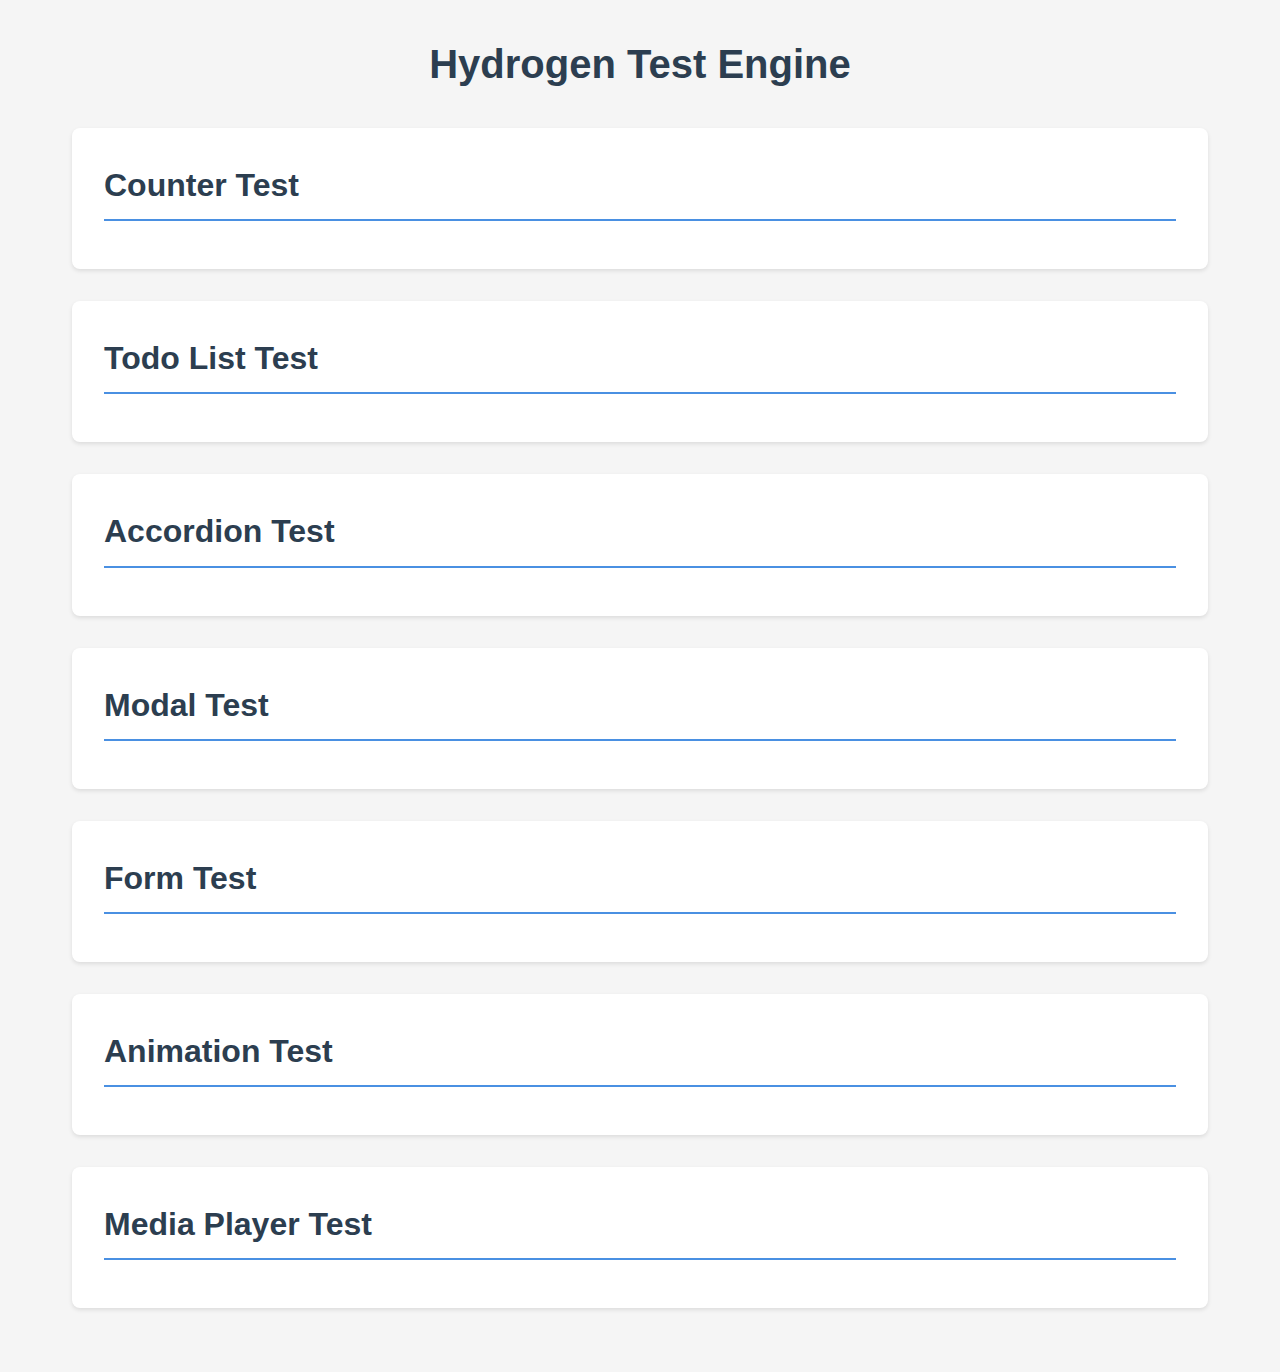
==== commit 1bfa6d3a: "Update index.html" ====
--- a/testEngine/index.html
+++ b/testEngine/index.html
@@ -1,184 +1,68 @@
 <!DOCTYPE html>
-<html lang="en">
+<html>
 <head>
-    <meta charset="UTF-8">
-    <meta name="viewport" content="width=device-width, initial-scale=1.0">
-    <title>Helium Test Engine</title>
+    <title>Hydrogen Test Engine</title>
     <link rel="stylesheet" href="index.css">
+    <script src="hydrogen-runtime.js"></script>
+    <script type="text/hydrogen" src="hydrogen.hyd"></script>
 </head>
 <body>
     <div class="container">
-        <h1>Helium Test Engine</h1>
+        <h1>Hydrogen Test Engine</h1>
         
-        <!-- HTML5 Features Test -->
-        <section class="test-section" id="html5-features">
-            <h2>HTML5 Features Test</h2>
-            
-            <div class="test-group">
-                <h3>Semantic Elements</h3>
-                <header>Header Element</header>
-                <nav>Navigation Element</nav>
-                <main>Main Content Element</main>
-                <article>Article Element</article>
-                <section>Section Element</section>
-                <aside>Aside Element</aside>
-                <footer>Footer Element</footer>
-            </div>
+        <!-- Counter Component -->
+        <div class="test-section">
+            <h2>Counter Test</h2>
+            <Counter></Counter>
+        </div>
 
-            <div class="test-group">
-                <h3>Form Elements</h3>
-                <form id="html5-form">
-                    <div class="form-group">
-                        <label for="color">Color Picker:</label>
-                        <input type="color" id="color" name="color">
-                    </div>
-                    <div class="form-group">
-                        <label for="date">Date Picker:</label>
-                        <input type="date" id="date" name="date">
-                    </div>
-                    <div class="form-group">
-                        <label for="range">Range Slider:</label>
-                        <input type="range" id="range" name="range" min="0" max="100">
-                    </div>
-                    <div class="form-group">
-                        <label for="search">Search Input:</label>
-                        <input type="search" id="search" name="search">
-                    </div>
-                    <div class="form-group">
-                        <label for="tel">Telephone Input:</label>
-                        <input type="tel" id="tel" name="tel">
-                    </div>
-                    <div class="form-group">
-                        <label for="url">URL Input:</label>
-                        <input type="url" id="url" name="url">
-                    </div>
-                    <div class="form-group">
-                        <label for="email">Email Input:</label>
-                        <input type="email" id="email" name="email">
-                    </div>
-                    <div class="form-group">
-                        <label for="number">Number Input:</label>
-                        <input type="number" id="number" name="number">
-                    </div>
-                </form>
-            </div>
+        <!-- Todo List Component -->
+        <div class="test-section">
+            <h2>Todo List Test</h2>
+            <TodoList></TodoList>
+        </div>
 
-            <div class="test-group">
-                <h3>Media Elements</h3>
-                <div class="media-container">
-                    <img src="https://via.placeholder.com/150" alt="Placeholder Image">
-                    <video controls>
-                        <source src="https://www.w3schools.com/html/mov_bbb.mp4" type="video/mp4">
-                        Your browser does not support the video tag.
-                    </video>
-                    <audio controls>
-                        <source src="https://www.w3schools.com/html/horse.ogg" type="audio/ogg">
-                        Your browser does not support the audio element.
-                    </audio>
-                </div>
-            </div>
-        </section>
+        <!-- Accordion Component -->
+        <div class="test-section">
+            <h2>Accordion Test</h2>
+            <Accordion :items="[
+                { title: 'Section 1', content: 'Content for section 1' },
+                { title: 'Section 2', content: 'Content for section 2' },
+                { title: 'Section 3', content: 'Content for section 3' }
+            ]"></Accordion>
+        </div>
 
-        <!-- CSS Features Test -->
-        <section class="test-section" id="css-features">
-            <h2>CSS Features Test</h2>
-            
-            <div class="test-group">
-                <h3>Flexbox Layout</h3>
-                <div class="flex-container">
-                    <div class="flex-item">Item 1</div>
-                    <div class="flex-item">Item 2</div>
-                    <div class="flex-item">Item 3</div>
-                    <div class="flex-item">Item 4</div>
-                </div>
-            </div>
+        <!-- Modal Component -->
+        <div class="test-section">
+            <h2>Modal Test</h2>
+            <Modal></Modal>
+        </div>
 
-            <div class="test-group">
-                <h3>Grid Layout</h3>
-                <div class="grid-container">
-                    <div class="grid-item">Item 1</div>
-                    <div class="grid-item">Item 2</div>
-                    <div class="grid-item">Item 3</div>
-                    <div class="grid-item">Item 4</div>
-                    <div class="grid-item">Item 5</div>
-                    <div class="grid-item">Item 6</div>
-                </div>
-            </div>
+        <!-- Form Component -->
+        <div class="test-section">
+            <h2>Form Test</h2>
+            <Form></Form>
+        </div>
 
-            <div class="test-group">
-                <h3>Transitions & Animations</h3>
-                <div class="animation-container">
-                    <div class="transition-box">Hover Me</div>
-                    <div class="animation-box">Animate Me</div>
-                    <button id="toggle-animation">Toggle Animation</button>
-                </div>
-            </div>
+        <!-- Animation Component -->
+        <div class="test-section">
+            <h2>Animation Test</h2>
+            <Animation></Animation>
+        </div>
 
-            <div class="test-group">
-                <h3>Transformations</h3>
-                <div class="transform-container">
-                    <div class="transform-box rotate">Rotate</div>
-                    <div class="transform-box scale">Scale</div>
-                    <div class="transform-box translate">Translate</div>
-                    <div class="transform-box skew">Skew</div>
-                </div>
-            </div>
-        </section>
-
-        <!-- Interactive Components -->
-        <section class="test-section" id="interactive-components">
-            <h2>Interactive Components</h2>
-            
-            <div class="test-group">
-                <h3>Counter Component</h3>
-                <div class="counter-container">
-                    <button class="decrement">-</button>
-                    <span class="count">0</span>
-                    <button class="increment">+</button>
-                </div>
-            </div>
-
-            <div class="test-group">
-                <h3>Todo List</h3>
-                <form id="todo-form">
-                    <input type="text" placeholder="Add new task">
-                    <button type="submit">Add</button>
-                </form>
-                <ul class="todo-list"></ul>
-            </div>
-
-            <div class="test-group">
-                <h3>Accordion</h3>
-                <div class="accordion">
-                    <div class="accordion-item">
-                        <button class="accordion-header">Section 1</button>
-                        <div class="accordion-content">Content for section 1</div>
-                    </div>
-                    <div class="accordion-item">
-                        <button class="accordion-header">Section 2</button>
-                        <div class="accordion-content">Content for section 2</div>
-                    </div>
-                    <div class="accordion-item">
-                        <button class="accordion-header">Section 3</button>
-                        <div class="accordion-content">Content for section 3</div>
-                    </div>
-                </div>
-            </div>
-
-            <div class="test-group">
-                <h3>Modal</h3>
-                <button id="open-modal">Open Modal</button>
-                <div class="modal" id="test-modal">
-                    <div class="modal-content">
-                        <span class="close-modal">&times;</span>
-                        <h2>Modal Title</h2>
-                        <p>This is a modal dialog box.</p>
-                    </div>
-                </div>
-            </div>
-        </section>
+        <!-- Media Player Component -->
+        <div class="test-section">
+            <h2>Media Player Test</h2>
+            <MediaPlayer></MediaPlayer>
+        </div>
     </div>
 
-    <script src="test.js"></script>
+    <script>
+        // Initialize Hydrogen runtime when DOM is loaded
+        document.addEventListener('DOMContentLoaded', () => {
+            // The runtime will automatically initialize all components
+            console.log('Hydrogen components initialized');
+        });
+    </script>
 </body>
-</html> +</html> 
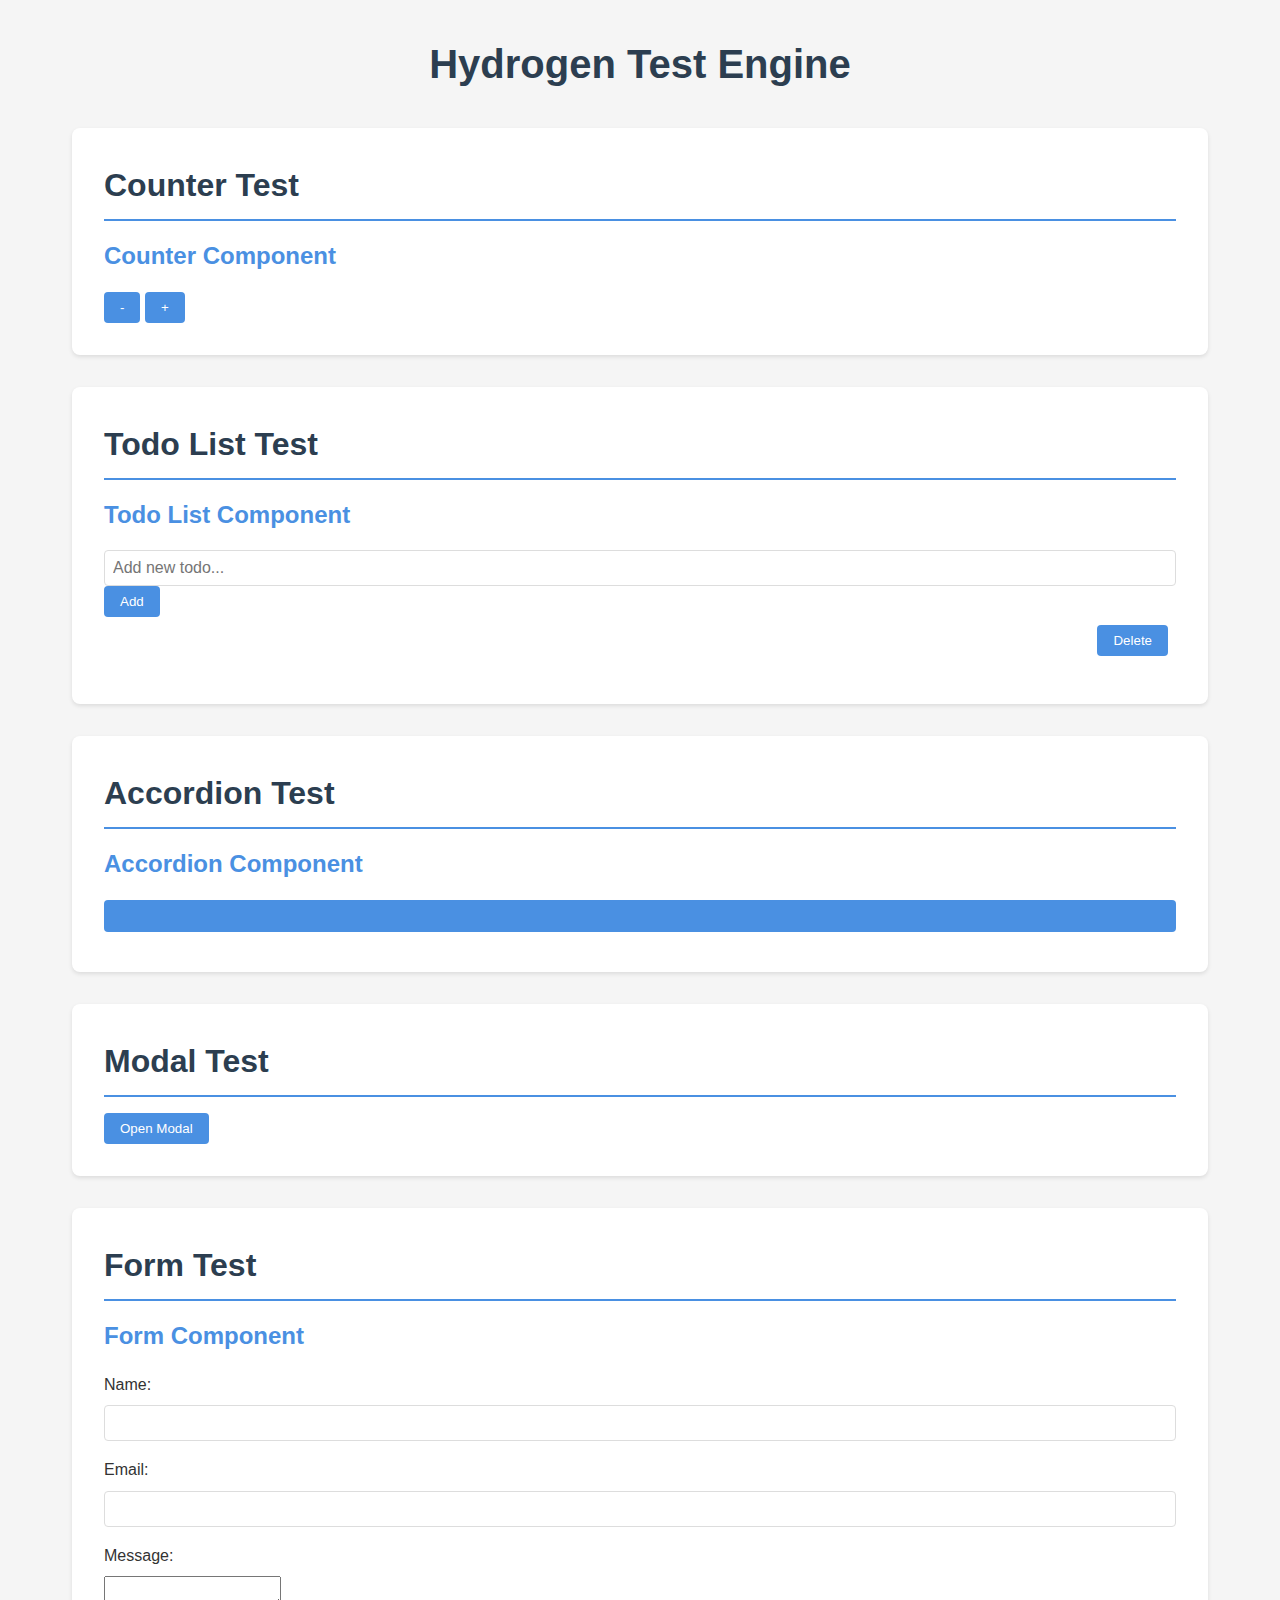
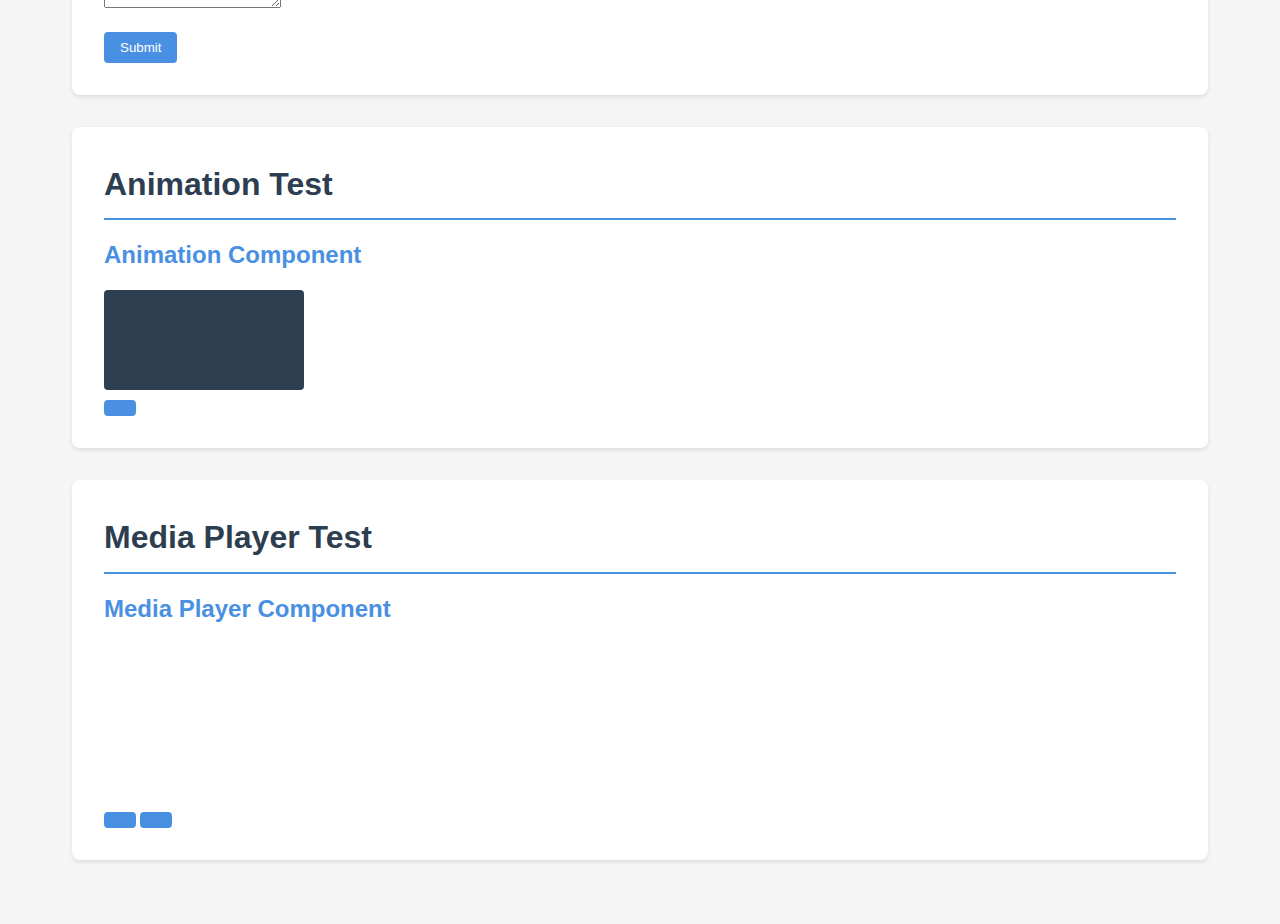
==== commit 1cb34f12: "Update index.html" ====
--- a/testEngine/index.html
+++ b/testEngine/index.html
@@ -3,64 +3,155 @@
 <head>
     <title>Hydrogen Test Engine</title>
     <link rel="stylesheet" href="index.css">
+    <!-- Load Hydrogen Runtime first -->
     <script src="hydrogen-runtime.js"></script>
-    <script type="text/hydrogen" src="hydrogen.hyd"></script>
 </head>
 <body>
-    <div class="container">
-        <h1>Hydrogen Test Engine</h1>
-        
-        <!-- Counter Component -->
-        <div class="test-section">
-            <h2>Counter Test</h2>
-            <Counter></Counter>
-        </div>
+    <!-- Root element for Hydrogen app -->
+    <div id="app">
+        <div class="container">
+            <h1>Hydrogen Test Engine</h1>
+            
+            <!-- Counter Component -->
+            <div class="test-section">
+                <h2>Counter Test</h2>
+                <div id="counter">
+                    <h3>Counter Component</h3>
+                    <div class="counter-display" data-bind="count"></div>
+                    <div class="counter-buttons">
+                        <button data-action="decrement">-</button>
+                        <button data-action="increment">+</button>
+                    </div>
+                </div>
+            </div>
 
-        <!-- Todo List Component -->
-        <div class="test-section">
-            <h2>Todo List Test</h2>
-            <TodoList></TodoList>
-        </div>
+            <!-- Todo List Component -->
+            <div class="test-section">
+                <h2>Todo List Test</h2>
+                <div id="todo-list">
+                    <h3>Todo List Component</h3>
+                    <form data-action="addTodo">
+                        <input type="text" placeholder="Add new todo..." data-bind="newTodo">
+                        <button type="submit">Add</button>
+                    </form>
+                    <ul class="todo-list" data-template="todos">
+                        <li>
+                            <span data-bind="text"></span>
+                            <button data-action="removeTodo" data-param="index">Delete</button>
+                        </li>
+                    </ul>
+                </div>
+            </div>
 
-        <!-- Accordion Component -->
-        <div class="test-section">
-            <h2>Accordion Test</h2>
-            <Accordion :items="[
-                { title: 'Section 1', content: 'Content for section 1' },
-                { title: 'Section 2', content: 'Content for section 2' },
-                { title: 'Section 3', content: 'Content for section 3' }
-            ]"></Accordion>
-        </div>
+            <!-- Accordion Component -->
+            <div class="test-section">
+                <h2>Accordion Test</h2>
+                <div id="accordion">
+                    <h3>Accordion Component</h3>
+                    <div class="accordion" data-template="items">
+                        <div class="accordion-item">
+                            <div class="accordion-header" data-action="toggle" data-param="index">
+                                <span data-bind="title"></span>
+                            </div>
+                            <div class="accordion-content" data-class="active: isActive">
+                                <span data-bind="content"></span>
+                            </div>
+                        </div>
+                    </div>
+                </div>
+            </div>
 
-        <!-- Modal Component -->
-        <div class="test-section">
-            <h2>Modal Test</h2>
-            <Modal></Modal>
-        </div>
+            <!-- Modal Component -->
+            <div class="test-section">
+                <h2>Modal Test</h2>
+                <div id="modal">
+                    <button data-action="openModal">Open Modal</button>
+                    <div class="modal" data-show="isOpen">
+                        <div class="modal-content">
+                            <span class="close" data-action="closeModal">&times;</span>
+                            <h3>Modal Component</h3>
+                            <p>This is a modal dialog.</p>
+                        </div>
+                    </div>
+                </div>
+            </div>
 
-        <!-- Form Component -->
-        <div class="test-section">
-            <h2>Form Test</h2>
-            <Form></Form>
-        </div>
+            <!-- Form Component -->
+            <div class="test-section">
+                <h2>Form Test</h2>
+                <div id="form">
+                    <h3>Form Component</h3>
+                    <form data-action="submitForm">
+                        <div class="form-group">
+                            <label>Name:</label>
+                            <input type="text" data-bind="formData.name" required>
+                        </div>
+                        <div class="form-group">
+                            <label>Email:</label>
+                            <input type="email" data-bind="formData.email" required>
+                        </div>
+                        <div class="form-group">
+                            <label>Message:</label>
+                            <textarea data-bind="formData.message" required></textarea>
+                        </div>
+                        <button type="submit">Submit</button>
+                    </form>
+                </div>
+            </div>
 
-        <!-- Animation Component -->
-        <div class="test-section">
-            <h2>Animation Test</h2>
-            <Animation></Animation>
-        </div>
+            <!-- Animation Component -->
+            <div class="test-section">
+                <h2>Animation Test</h2>
+                <div id="animation">
+                    <h3>Animation Component</h3>
+                    <div class="animation-box" data-class="playing: isPlaying"></div>
+                    <button data-action="toggleAnimation">
+                        <span data-bind="playButtonText"></span>
+                    </button>
+                </div>
+            </div>
 
-        <!-- Media Player Component -->
-        <div class="test-section">
-            <h2>Media Player Test</h2>
-            <MediaPlayer></MediaPlayer>
+            <!-- Media Player Component -->
+            <div class="test-section">
+                <h2>Media Player Test</h2>
+                <div id="media-player">
+                    <h3>Media Player Component</h3>
+                    <video src="sample.mp4" data-ref="video" data-attr="muted: isMuted"></video>
+                    <div class="media-controls">
+                        <button data-action="togglePlay">
+                            <span data-bind="playButtonText"></span>
+                        </button>
+                        <button data-action="toggleMute">
+                            <span data-bind="muteButtonText"></span>
+                        </button>
+                    </div>
+                </div>
+            </div>
         </div>
     </div>
 
+    <!-- Load Hydrogen components after DOM -->
+    <script type="text/hydrogen" src="hydrogen.hyd"></script>
     <script>
         // Initialize Hydrogen runtime when DOM is loaded
         document.addEventListener('DOMContentLoaded', () => {
-            // The runtime will automatically initialize all components
+            // Initialize each component with its container element
+            const hydrogen = new HydrogenRuntime();
+            
+            hydrogen.createComponent('Counter', '#counter');
+            hydrogen.createComponent('TodoList', '#todo-list');
+            hydrogen.createComponent('Accordion', '#accordion', {
+                items: [
+                    { title: 'Section 1', content: 'Content for section 1' },
+                    { title: 'Section 2', content: 'Content for section 2' },
+                    { title: 'Section 3', content: 'Content for section 3' }
+                ]
+            });
+            hydrogen.createComponent('Modal', '#modal');
+            hydrogen.createComponent('Form', '#form');
+            hydrogen.createComponent('Animation', '#animation');
+            hydrogen.createComponent('MediaPlayer', '#media-player');
+
             console.log('Hydrogen components initialized');
         });
     </script>
